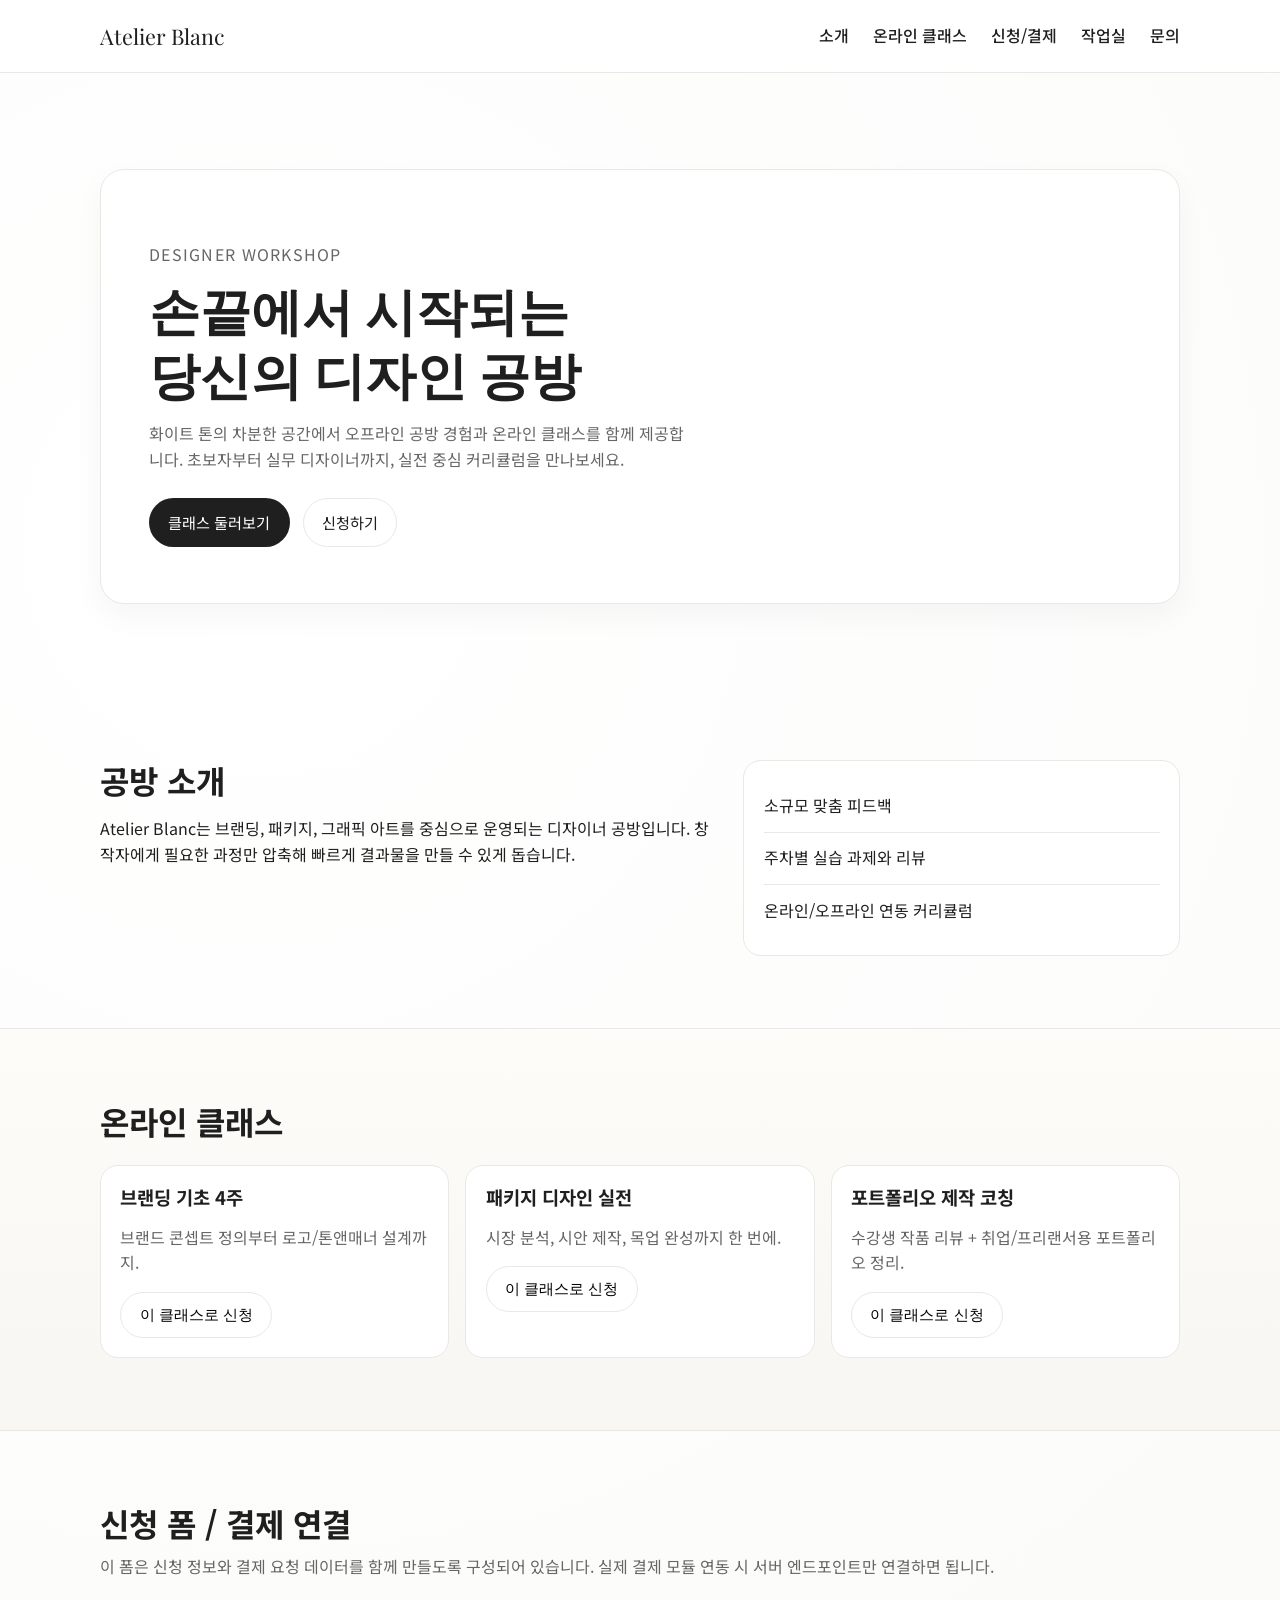
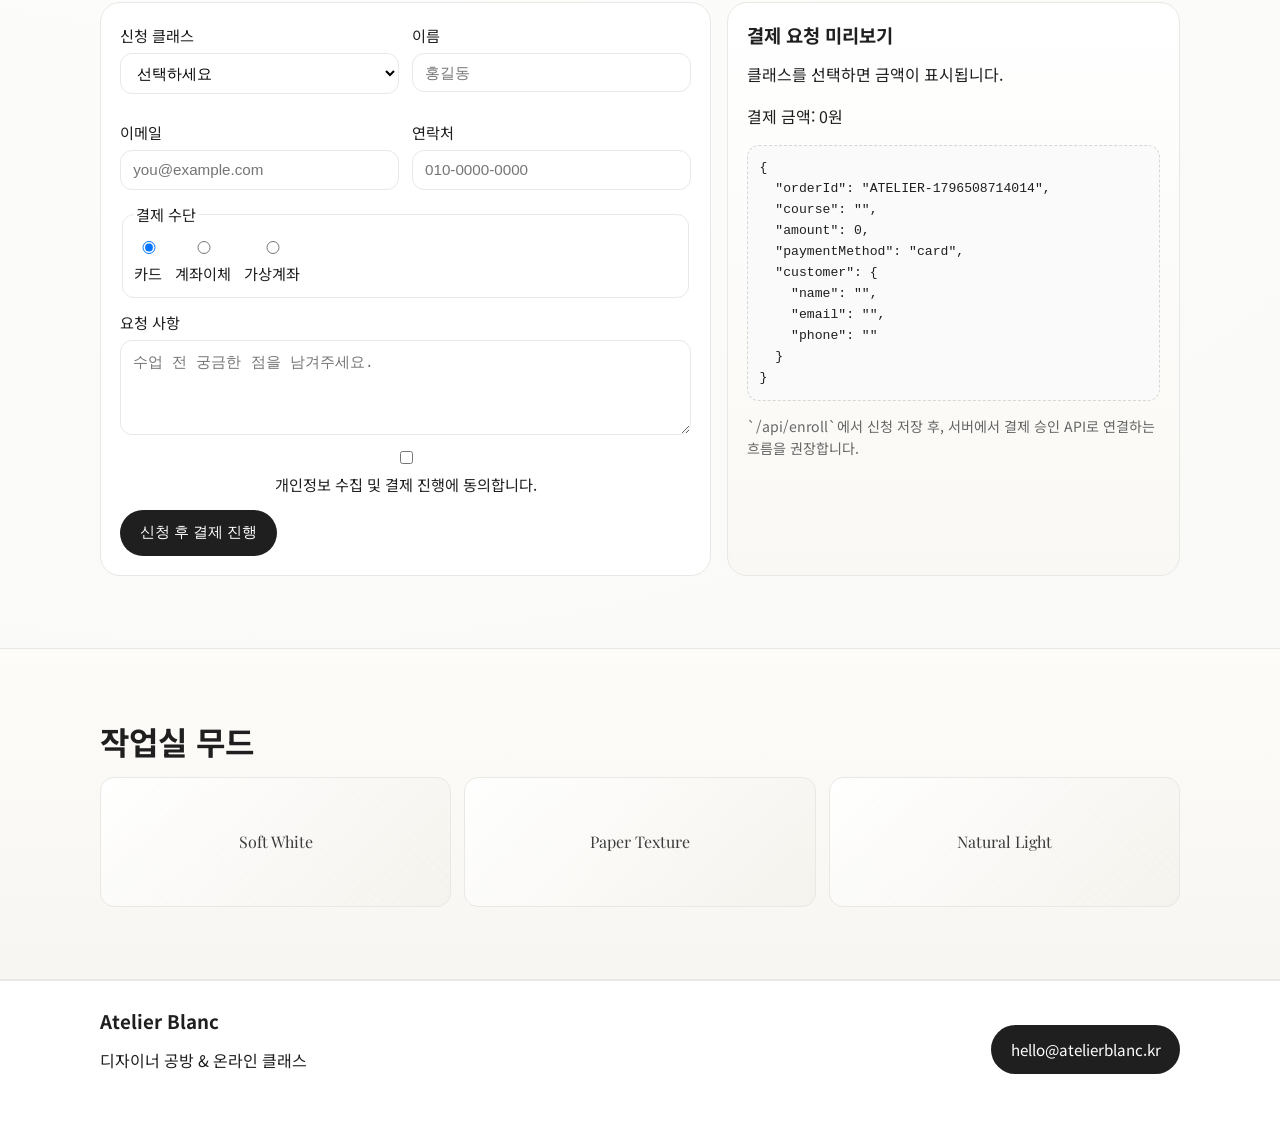
==== index.html @ 9951e923 "Initial commit" ====
﻿<!doctype html>
<html lang="ko">
<head>
  <meta charset="UTF-8">
  <meta name="viewport" content="width=device-width, initial-scale=1.0">
  <title>Atelier Blanc | Designer Workshop</title>
  <link rel="preconnect" href="https://fonts.googleapis.com">
  <link rel="preconnect" href="https://fonts.gstatic.com" crossorigin>
  <link href="https://fonts.googleapis.com/css2?family=Noto+Sans+KR:wght@400;500;700&family=Playfair+Display:wght@600;700&display=swap" rel="stylesheet">
  <link rel="stylesheet" href="style.css">
</head>
<body>
  <header class="site-header">
    <div class="container nav-wrap">
      <a href="#" class="logo">Atelier Blanc</a>
      <nav class="main-nav">
        <a href="#about">소개</a>
        <a href="#classes">온라인 클래스</a>
        <a href="#enroll">신청/결제</a>
        <a href="#gallery">작업실</a>
        <a href="#contact">문의</a>
      </nav>
      <button class="menu-toggle" aria-label="메뉴 열기">☰</button>
    </div>
  </header>

  <main>
    <section class="hero">
      <div class="container hero-content">
        <p class="eyebrow">Designer Workshop</p>
        <h1>손끝에서 시작되는<br>당신의 디자인 공방</h1>
        <p class="hero-text">
          화이트 톤의 차분한 공간에서 오프라인 공방 경험과 온라인 클래스를 함께 제공합니다.
          초보자부터 실무 디자이너까지, 실전 중심 커리큘럼을 만나보세요.
        </p>
        <div class="hero-actions">
          <a href="#classes" class="btn btn-primary">클래스 둘러보기</a>
          <a href="#enroll" class="btn btn-ghost">신청하기</a>
        </div>
      </div>
    </section>

    <section id="about" class="section">
      <div class="container split">
        <div>
          <h2>공방 소개</h2>
          <p>
            Atelier Blanc는 브랜딩, 패키지, 그래픽 아트를 중심으로 운영되는 디자이너 공방입니다.
            창작자에게 필요한 과정만 압축해 빠르게 결과물을 만들 수 있게 돕습니다.
          </p>
        </div>
        <ul class="feature-list">
          <li>소규모 맞춤 피드백</li>
          <li>주차별 실습 과제와 리뷰</li>
          <li>온라인/오프라인 연동 커리큘럼</li>
        </ul>
      </div>
    </section>

    <section id="classes" class="section alt">
      <div class="container">
        <h2>온라인 클래스</h2>
        <div class="cards">
          <article class="card">
            <h3>브랜딩 기초 4주</h3>
            <p>브랜드 콘셉트 정의부터 로고/톤앤매너 설계까지.</p>
            <button class="btn btn-small class-select" data-course="브랜딩 기초 4주">이 클래스로 신청</button>
          </article>
          <article class="card">
            <h3>패키지 디자인 실전</h3>
            <p>시장 분석, 시안 제작, 목업 완성까지 한 번에.</p>
            <button class="btn btn-small class-select" data-course="패키지 디자인 실전">이 클래스로 신청</button>
          </article>
          <article class="card">
            <h3>포트폴리오 제작 코칭</h3>
            <p>수강생 작품 리뷰 + 취업/프리랜서용 포트폴리오 정리.</p>
            <button class="btn btn-small class-select" data-course="포트폴리오 제작 코칭">이 클래스로 신청</button>
          </article>
        </div>
      </div>
    </section>

    <section id="enroll" class="section">
      <div class="container">
        <h2>신청 폼 / 결제 연결</h2>
        <p class="section-lead">이 폼은 신청 정보와 결제 요청 데이터를 함께 만들도록 구성되어 있습니다. 실제 결제 모듈 연동 시 서버 엔드포인트만 연결하면 됩니다.</p>

        <div class="enroll-layout">
          <form id="enroll-form" class="enroll-form" action="/api/enroll" method="post">
            <div class="field-grid">
              <label>
                신청 클래스
                <select name="course" id="course" required>
                  <option value="">선택하세요</option>
                  <option value="브랜딩 기초 4주">브랜딩 기초 4주 (220,000원)</option>
                  <option value="패키지 디자인 실전">패키지 디자인 실전 (270,000원)</option>
                  <option value="포트폴리오 제작 코칭">포트폴리오 제작 코칭 (320,000원)</option>
                </select>
              </label>

              <label>
                이름
                <input type="text" name="name" required placeholder="홍길동">
              </label>

              <label>
                이메일
                <input type="email" name="email" required placeholder="you@example.com">
              </label>

              <label>
                연락처
                <input type="tel" name="phone" required placeholder="010-0000-0000">
              </label>
            </div>

            <fieldset>
              <legend>결제 수단</legend>
              <div class="payment-methods">
                <label><input type="radio" name="paymentMethod" value="card" checked> 카드</label>
                <label><input type="radio" name="paymentMethod" value="trans"> 계좌이체</label>
                <label><input type="radio" name="paymentMethod" value="vbank"> 가상계좌</label>
              </div>
            </fieldset>

            <label>
              요청 사항
              <textarea name="memo" rows="4" placeholder="수업 전 궁금한 점을 남겨주세요."></textarea>
            </label>

            <label class="checkbox">
              <input type="checkbox" name="agree" required>
              개인정보 수집 및 결제 진행에 동의합니다.
            </label>

            <input type="hidden" name="amount" id="amount" value="0">
            <input type="hidden" name="orderId" id="orderId" value="">
            <input type="hidden" name="paymentGateway" value="TOSS_PAYMENTS">

            <button type="submit" class="btn btn-primary">신청 후 결제 진행</button>
          </form>

          <aside class="checkout-preview">
            <h3>결제 요청 미리보기</h3>
            <p id="summary-course">클래스를 선택하면 금액이 표시됩니다.</p>
            <p id="summary-amount">결제 금액: 0원</p>
            <code id="payload-preview">{}</code>
            <p class="help-text">`/api/enroll`에서 신청 저장 후, 서버에서 결제 승인 API로 연결하는 흐름을 권장합니다.</p>
          </aside>
        </div>
      </div>
    </section>

    <section id="gallery" class="section alt">
      <div class="container">
        <h2>작업실 무드</h2>
        <div class="mood-grid">
          <div>Soft White</div>
          <div>Paper Texture</div>
          <div>Natural Light</div>
        </div>
      </div>
    </section>
  </main>

  <footer id="contact" class="site-footer">
    <div class="container footer-wrap">
      <div>
        <h3>Atelier Blanc</h3>
        <p>디자이너 공방 & 온라인 클래스</p>
      </div>
      <a href="mailto:hello@atelierblanc.kr" class="btn btn-primary">hello@atelierblanc.kr</a>
    </div>
  </footer>

  <script src="script.js"></script>
</body>
</html>
---- style.css ----
﻿:root {
  --bg: #f8f8f6;
  --surface: #ffffff;
  --text: #1f1f1f;
  --muted: #666666;
  --line: #e9e8e4;
  --accent: #d7cdbf;
}

* {
  box-sizing: border-box;
}

body {
  margin: 0;
  font-family: "Noto Sans KR", sans-serif;
  color: var(--text);
  background: radial-gradient(circle at 20% 20%, #ffffff, var(--bg));
  line-height: 1.6;
}

.container {
  width: min(1080px, 92%);
  margin: 0 auto;
}

.site-header {
  position: sticky;
  top: 0;
  z-index: 10;
  background: rgba(255, 255, 255, 0.9);
  backdrop-filter: blur(8px);
  border-bottom: 1px solid var(--line);
}

.nav-wrap {
  display: flex;
  align-items: center;
  justify-content: space-between;
  min-height: 72px;
}

.logo {
  color: var(--text);
  text-decoration: none;
  font-family: "Playfair Display", serif;
  font-size: 1.35rem;
}

.main-nav {
  display: flex;
  gap: 1.5rem;
}

.main-nav a {
  color: var(--text);
  text-decoration: none;
  font-weight: 500;
}

.menu-toggle {
  display: none;
  border: 1px solid var(--line);
  background: var(--surface);
  border-radius: 10px;
  padding: 0.4rem 0.6rem;
  font-size: 1.1rem;
}

.hero {
  padding: 96px 0 84px;
}

.hero-content {
  background: var(--surface);
  border: 1px solid var(--line);
  border-radius: 24px;
  padding: 56px 48px;
  box-shadow: 0 12px 30px rgba(34, 34, 34, 0.04);
}

.eyebrow {
  color: var(--muted);
  letter-spacing: 0.08em;
  text-transform: uppercase;
  margin-bottom: 0.6rem;
}

h1,
h2,
h3 {
  margin: 0 0 1rem;
  line-height: 1.25;
}

h1 {
  font-family: "Playfair Display", serif;
  font-size: clamp(2rem, 5vw, 3.2rem);
}

h2 {
  font-size: clamp(1.4rem, 3vw, 2rem);
}

.hero-text {
  color: var(--muted);
  max-width: 60ch;
}

.section-lead {
  color: var(--muted);
  margin-top: -0.3rem;
}

.hero-actions {
  display: flex;
  gap: 0.8rem;
  margin-top: 1.6rem;
}

.btn {
  display: inline-block;
  text-decoration: none;
  border-radius: 999px;
  border: 1px solid transparent;
  padding: 0.72rem 1.15rem;
  font-size: 0.95rem;
  cursor: pointer;
}

.btn-primary {
  background: var(--text);
  color: #fff;
}

.btn-ghost {
  border-color: var(--line);
  color: var(--text);
  background: #fff;
}

.btn-small {
  background: #fff;
  border-color: var(--line);
}

.section {
  padding: 72px 0;
}

.section.alt {
  background: linear-gradient(180deg, #fdfcf9, #f7f6f2);
  border-top: 1px solid var(--line);
  border-bottom: 1px solid var(--line);
}

.split {
  display: grid;
  grid-template-columns: 1.4fr 1fr;
  gap: 2rem;
}

.feature-list {
  margin: 0;
  padding: 1.2rem;
  list-style: none;
  border: 1px solid var(--line);
  border-radius: 18px;
  background: #fff;
}

.feature-list li {
  padding: 0.8rem 0;
  border-bottom: 1px solid var(--line);
}

.feature-list li:last-child {
  border-bottom: 0;
}

.cards {
  margin-top: 1.5rem;
  display: grid;
  grid-template-columns: repeat(3, minmax(0, 1fr));
  gap: 1rem;
}

.card {
  background: #fff;
  border: 1px solid var(--line);
  border-radius: 18px;
  padding: 1.2rem;
}

.card p {
  color: var(--muted);
}

.enroll-layout {
  margin-top: 1.4rem;
  display: grid;
  grid-template-columns: 1.35fr 1fr;
  gap: 1rem;
}

.enroll-form,
.checkout-preview {
  border: 1px solid var(--line);
  border-radius: 20px;
  background: #fff;
  padding: 1.2rem;
}

.field-grid {
  display: grid;
  grid-template-columns: repeat(2, minmax(0, 1fr));
  gap: 0.8rem;
}

.enroll-form label,
.enroll-form fieldset {
  display: flex;
  flex-direction: column;
  gap: 0.35rem;
  margin-bottom: 0.8rem;
  font-size: 0.95rem;
}

.enroll-form input,
.enroll-form select,
.enroll-form textarea {
  width: 100%;
  border: 1px solid var(--line);
  border-radius: 12px;
  padding: 0.65rem 0.75rem;
  font-size: 0.95rem;
  background: #fff;
}

.enroll-form fieldset {
  border: 1px solid var(--line);
  border-radius: 12px;
  padding: 0.7rem;
}

.payment-methods {
  display: flex;
  gap: 0.8rem;
  flex-wrap: wrap;
}

.payment-methods label,
.checkbox {
  margin: 0;
  display: inline-flex;
  align-items: center;
  gap: 0.45rem;
}

.checkout-preview {
  background: linear-gradient(180deg, #ffffff 0%, #f9f8f4 100%);
}

.checkout-preview code {
  margin-top: 0.6rem;
  display: block;
  background: #fafafa;
  border: 1px dashed #d7d7d7;
  border-radius: 12px;
  padding: 0.7rem;
  white-space: pre-wrap;
  word-break: break-word;
  font-size: 0.82rem;
}

.help-text {
  color: var(--muted);
  font-size: 0.88rem;
}

.mood-grid {
  margin-top: 1rem;
  display: grid;
  grid-template-columns: repeat(3, minmax(0, 1fr));
  gap: 0.8rem;
}

.mood-grid div {
  border: 1px solid var(--line);
  border-radius: 14px;
  min-height: 130px;
  display: grid;
  place-items: center;
  font-family: "Playfair Display", serif;
  color: #3b3b3b;
  background:
    linear-gradient(135deg, rgba(255, 255, 255, 0.95), rgba(244, 242, 236, 0.8)),
    repeating-linear-gradient(45deg, transparent, transparent 6px, rgba(215, 205, 191, 0.18) 6px, rgba(215, 205, 191, 0.18) 7px);
}

.site-footer {
  border-top: 1px solid var(--line);
  background: #fff;
  padding: 28px 0 34px;
}

.footer-wrap {
  display: flex;
  justify-content: space-between;
  align-items: center;
  gap: 1rem;
}

@media (max-width: 900px) {
  .cards,
  .mood-grid,
  .field-grid,
  .enroll-layout {
    grid-template-columns: 1fr;
  }

  .split {
    grid-template-columns: 1fr;
  }
}

@media (max-width: 720px) {
  .menu-toggle {
    display: block;
  }

  .main-nav {
    position: absolute;
    top: 72px;
    left: 0;
    right: 0;
    background: #fff;
    border-bottom: 1px solid var(--line);
    padding: 0.8rem 4%;
    display: none;
    flex-direction: column;
    gap: 0.7rem;
  }

  .main-nav.open {
    display: flex;
  }

  .hero {
    padding-top: 56px;
  }

  .hero-content {
    padding: 36px 24px;
  }

  .hero-actions,
  .footer-wrap {
    flex-direction: column;
    align-items: flex-start;
  }
}
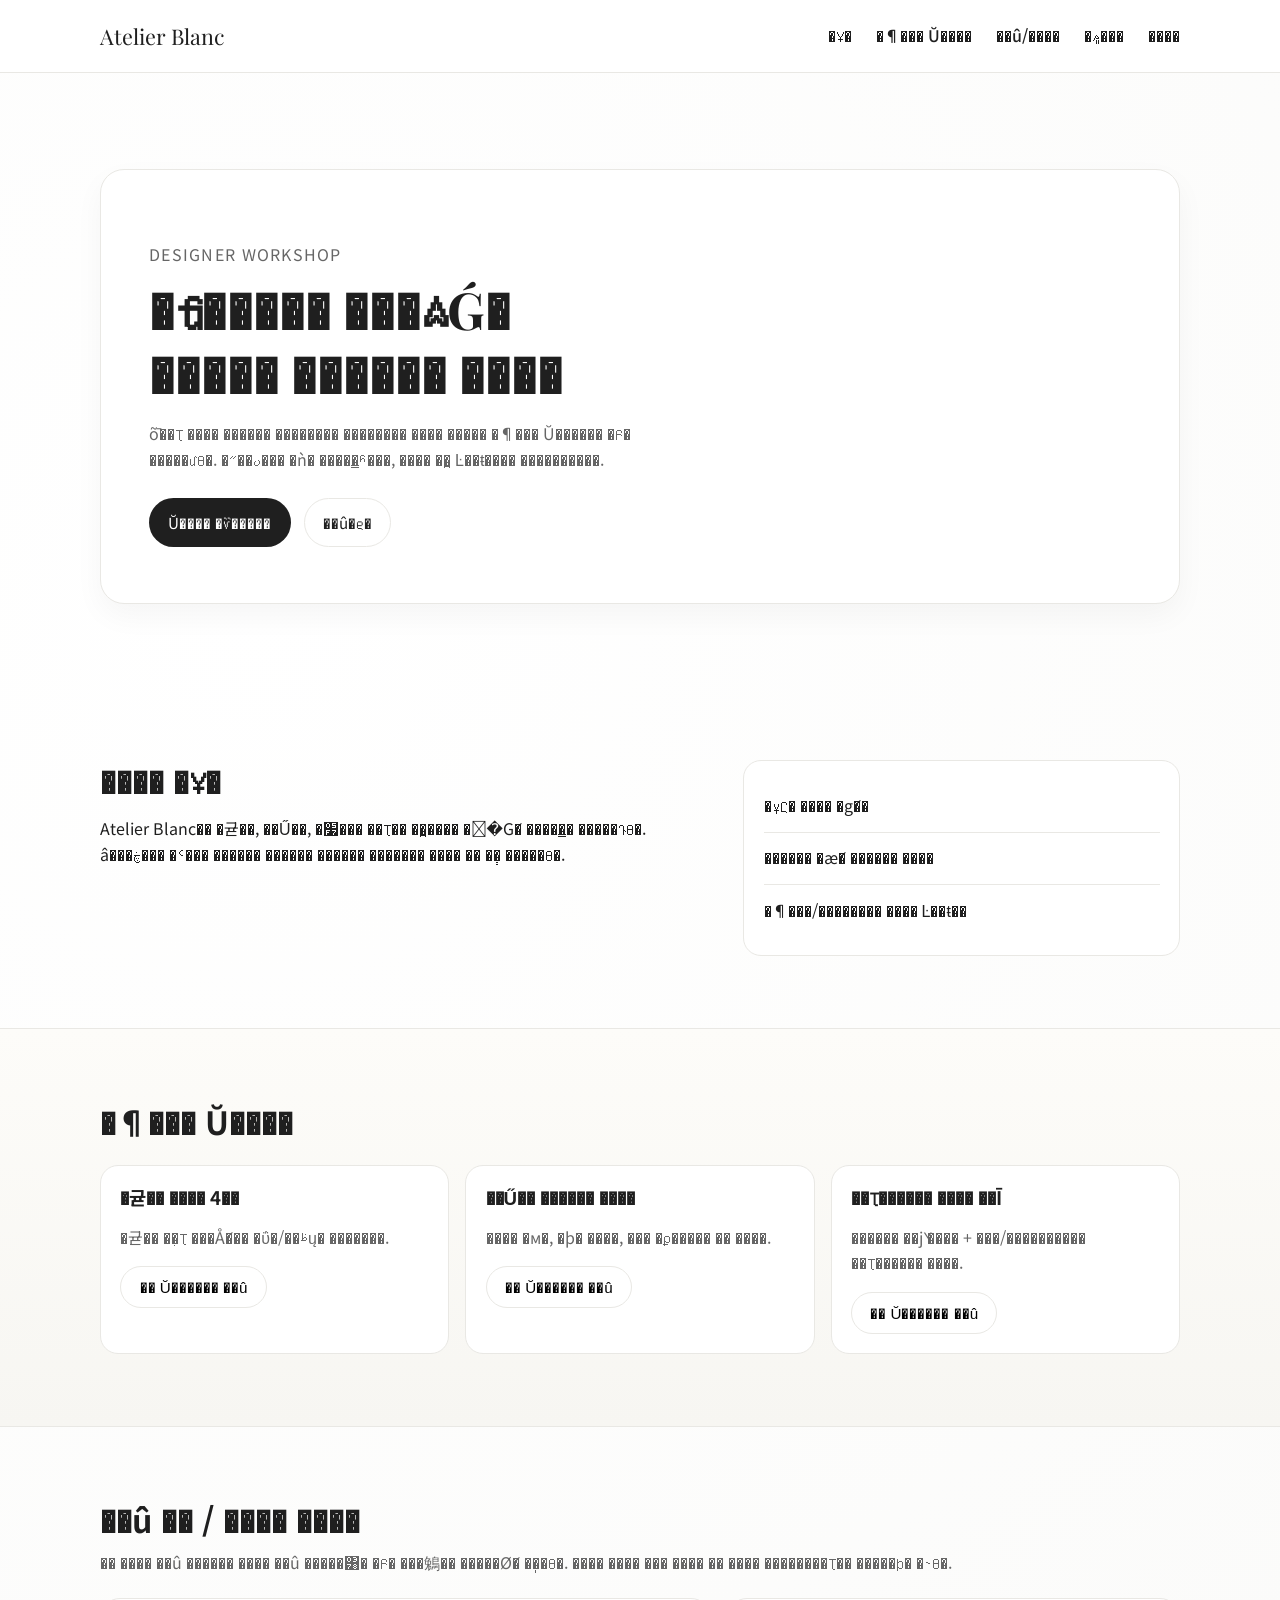
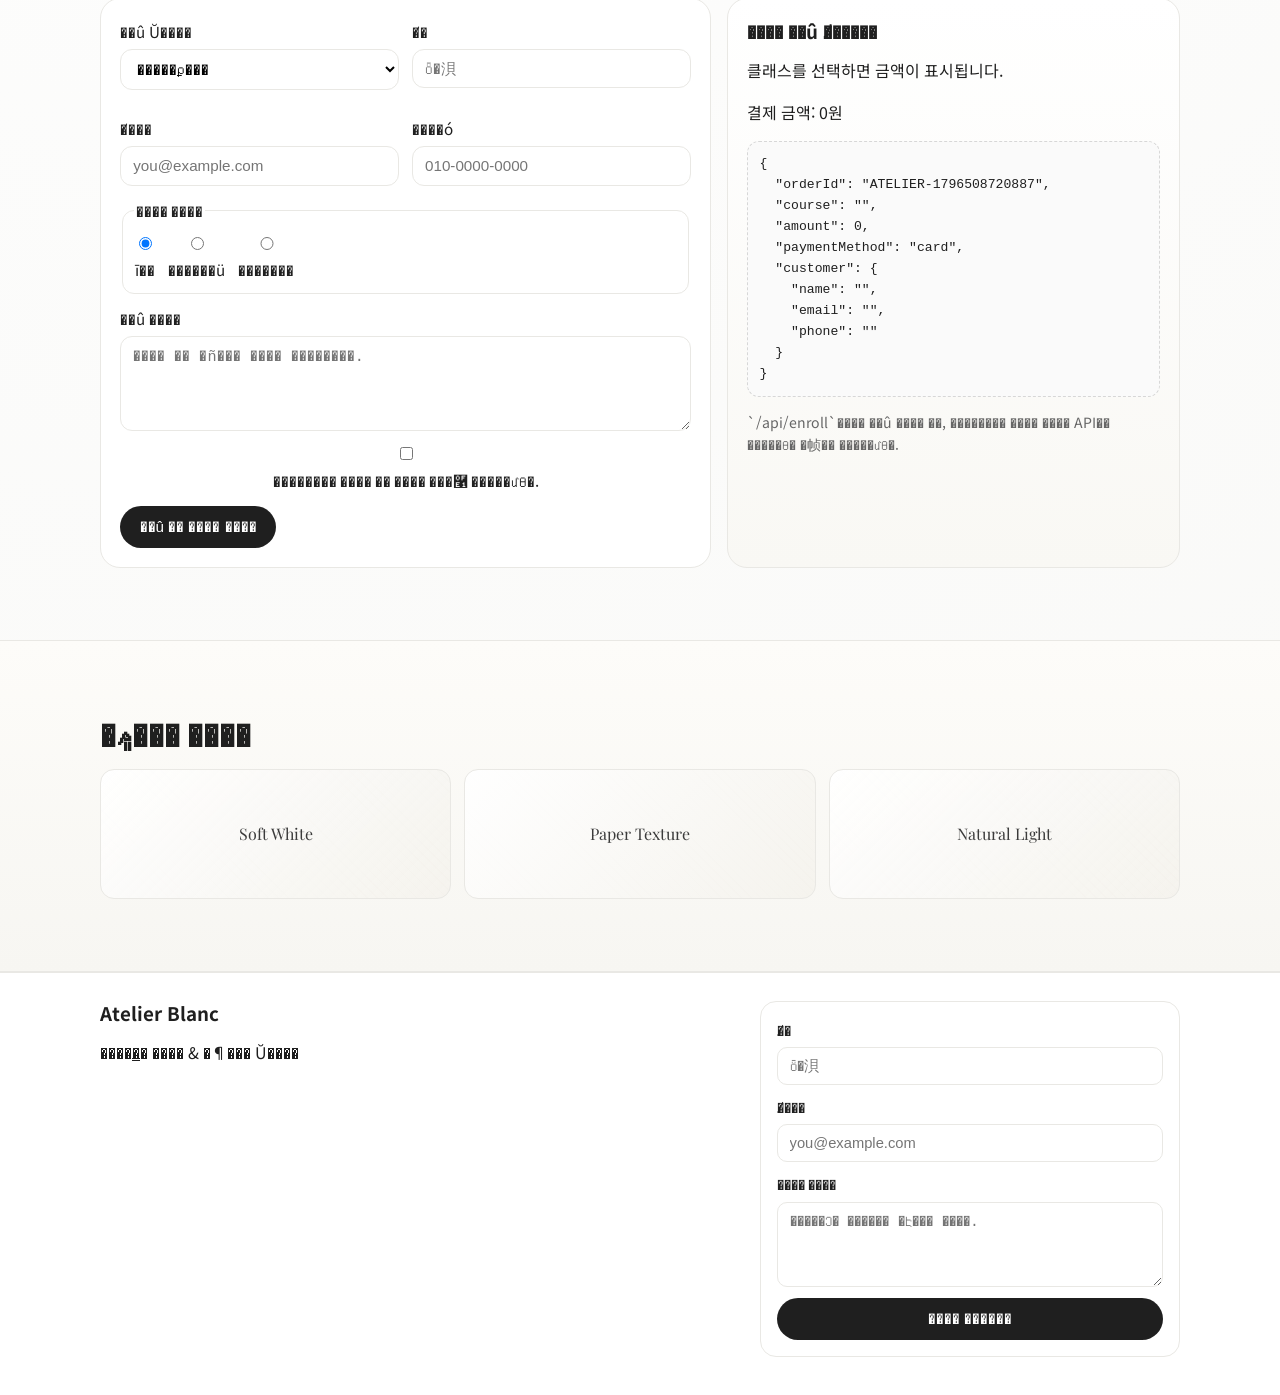
==== commit 38473425: "Add Formspree contact form" ====
--- a/index.html
+++ b/index.html
@@ -1,4 +1,4 @@
-﻿<!doctype html>
+<!doctype html>
 <html lang="ko">
 <head>
   <meta charset="UTF-8">
@@ -14,13 +14,13 @@
     <div class="container nav-wrap">
       <a href="#" class="logo">Atelier Blanc</a>
       <nav class="main-nav">
-        <a href="#about">소개</a>
-        <a href="#classes">온라인 클래스</a>
-        <a href="#enroll">신청/결제</a>
-        <a href="#gallery">작업실</a>
-        <a href="#contact">문의</a>
+        <a href="#about">�Ұ�</a>
+        <a href="#classes">�¶��� Ŭ����</a>
+        <a href="#enroll">��û/����</a>
+        <a href="#gallery">�۾���</a>
+        <a href="#contact">����</a>
       </nav>
-      <button class="menu-toggle" aria-label="메뉴 열기">☰</button>
+      <button class="menu-toggle" aria-label="�޴� ����">?</button>
     </div>
   </header>
 
@@ -28,14 +28,14 @@
     <section class="hero">
       <div class="container hero-content">
         <p class="eyebrow">Designer Workshop</p>
-        <h1>손끝에서 시작되는<br>당신의 디자인 공방</h1>
+        <h1>�ճ����� ���۵Ǵ�<br>����� ������ ����</h1>
         <p class="hero-text">
-          화이트 톤의 차분한 공간에서 오프라인 공방 경험과 온라인 클래스를 함께 제공합니다.
-          초보자부터 실무 디자이너까지, 실전 중심 커리큘럼을 만나보세요.
+          ȭ��Ʈ ���� ������ �������� �������� ���� ����� �¶��� Ŭ������ �Բ� �����մϴ�.
+          �ʺ��ں��� �ǹ� �����̳ʱ���, ���� �߽� Ŀ��ŧ���� ����������.
         </p>
         <div class="hero-actions">
-          <a href="#classes" class="btn btn-primary">클래스 둘러보기</a>
-          <a href="#enroll" class="btn btn-ghost">신청하기</a>
+          <a href="#classes" class="btn btn-primary">Ŭ���� �ѷ�����</a>
+          <a href="#enroll" class="btn btn-ghost">��û�ϱ�</a>
         </div>
       </div>
     </section>
@@ -43,38 +43,38 @@
     <section id="about" class="section">
       <div class="container split">
         <div>
-          <h2>공방 소개</h2>
+          <h2>���� �Ұ�</h2>
           <p>
-            Atelier Blanc는 브랜딩, 패키지, 그래픽 아트를 중심으로 운영되는 디자이너 공방입니다.
-            창작자에게 필요한 과정만 압축해 빠르게 결과물을 만들 수 있게 돕습니다.
+            Atelier Blanc�� �귣��, ��Ű��, �׷��� ��Ʈ�� �߽����� ��Ǵ� �����̳� �����Դϴ�.
+            â���ڿ��� �ʿ��� ������ ������ ������ ������� ���� �� �ְ� �����ϴ�.
           </p>
         </div>
         <ul class="feature-list">
-          <li>소규모 맞춤 피드백</li>
-          <li>주차별 실습 과제와 리뷰</li>
-          <li>온라인/오프라인 연동 커리큘럼</li>
+          <li>�ұԸ� ���� �ǵ��</li>
+          <li>������ �ǽ� ������ ����</li>
+          <li>�¶���/�������� ���� Ŀ��ŧ��</li>
         </ul>
       </div>
     </section>
 
     <section id="classes" class="section alt">
       <div class="container">
-        <h2>온라인 클래스</h2>
+        <h2>�¶��� Ŭ����</h2>
         <div class="cards">
           <article class="card">
-            <h3>브랜딩 기초 4주</h3>
-            <p>브랜드 콘셉트 정의부터 로고/톤앤매너 설계까지.</p>
-            <button class="btn btn-small class-select" data-course="브랜딩 기초 4주">이 클래스로 신청</button>
+            <h3>�귣�� ���� 4��</h3>
+            <p>�귣�� �ܼ�Ʈ ���Ǻ��� �ΰ�/��ظų� �������.</p>
+            <button class="btn btn-small class-select" data-course="�귣�� ���� 4��">�� Ŭ������ ��û</button>
           </article>
           <article class="card">
-            <h3>패키지 디자인 실전</h3>
-            <p>시장 분석, 시안 제작, 목업 완성까지 한 번에.</p>
-            <button class="btn btn-small class-select" data-course="패키지 디자인 실전">이 클래스로 신청</button>
+            <h3>��Ű�� ������ ����</h3>
+            <p>���� �м�, �þ� ����, ��� �ϼ����� �� ����.</p>
+            <button class="btn btn-small class-select" data-course="��Ű�� ������ ����">�� Ŭ������ ��û</button>
           </article>
           <article class="card">
-            <h3>포트폴리오 제작 코칭</h3>
-            <p>수강생 작품 리뷰 + 취업/프리랜서용 포트폴리오 정리.</p>
-            <button class="btn btn-small class-select" data-course="포트폴리오 제작 코칭">이 클래스로 신청</button>
+            <h3>��Ʈ������ ���� ��Ī</h3>
+            <p>������ ��ǰ ���� + ���/���������� ��Ʈ������ ����.</p>
+            <button class="btn btn-small class-select" data-course="��Ʈ������ ���� ��Ī">�� Ŭ������ ��û</button>
           </article>
         </div>
       </div>
@@ -82,70 +82,70 @@
 
     <section id="enroll" class="section">
       <div class="container">
-        <h2>신청 폼 / 결제 연결</h2>
-        <p class="section-lead">이 폼은 신청 정보와 결제 요청 데이터를 함께 만들도록 구성되어 있습니다. 실제 결제 모듈 연동 시 서버 엔드포인트만 연결하면 됩니다.</p>
+        <h2>��û �� / ���� ����</h2>
+        <p class="section-lead">�� ���� ��û ������ ���� ��û �����͸� �Բ� ���鵵�� �����Ǿ� �ֽ��ϴ�. ���� ���� ��� ���� �� ���� ��������Ʈ�� �����ϸ� �˴ϴ�.</p>
 
         <div class="enroll-layout">
           <form id="enroll-form" class="enroll-form" action="/api/enroll" method="post">
             <div class="field-grid">
               <label>
-                신청 클래스
+                ��û Ŭ����
                 <select name="course" id="course" required>
-                  <option value="">선택하세요</option>
-                  <option value="브랜딩 기초 4주">브랜딩 기초 4주 (220,000원)</option>
-                  <option value="패키지 디자인 실전">패키지 디자인 실전 (270,000원)</option>
-                  <option value="포트폴리오 제작 코칭">포트폴리오 제작 코칭 (320,000원)</option>
+                  <option value="">�����ϼ���</option>
+                  <option value="�귣�� ���� 4��">�귣�� ���� 4�� (220,000��)</option>
+                  <option value="��Ű�� ������ ����">��Ű�� ������ ���� (270,000��)</option>
+                  <option value="��Ʈ������ ���� ��Ī">��Ʈ������ ���� ��Ī (320,000��)</option>
                 </select>
               </label>
 
               <label>
-                이름
-                <input type="text" name="name" required placeholder="홍길동">
+                �̸�
+                <input type="text" name="name" required placeholder="ȫ�浿">
               </label>
 
               <label>
-                이메일
+                �̸���
                 <input type="email" name="email" required placeholder="you@example.com">
               </label>
 
               <label>
-                연락처
+                ����ó
                 <input type="tel" name="phone" required placeholder="010-0000-0000">
               </label>
             </div>
 
             <fieldset>
-              <legend>결제 수단</legend>
+              <legend>���� ����</legend>
               <div class="payment-methods">
-                <label><input type="radio" name="paymentMethod" value="card" checked> 카드</label>
-                <label><input type="radio" name="paymentMethod" value="trans"> 계좌이체</label>
-                <label><input type="radio" name="paymentMethod" value="vbank"> 가상계좌</label>
+                <label><input type="radio" name="paymentMethod" value="card" checked> ī��</label>
+                <label><input type="radio" name="paymentMethod" value="trans"> ������ü</label>
+                <label><input type="radio" name="paymentMethod" value="vbank"> �������</label>
               </div>
             </fieldset>
 
             <label>
-              요청 사항
-              <textarea name="memo" rows="4" placeholder="수업 전 궁금한 점을 남겨주세요."></textarea>
+              ��û ����
+              <textarea name="memo" rows="4" placeholder="���� �� �ñ��� ���� �����ּ���."></textarea>
             </label>
 
             <label class="checkbox">
               <input type="checkbox" name="agree" required>
-              개인정보 수집 및 결제 진행에 동의합니다.
+              �������� ���� �� ���� ���࿡ �����մϴ�.
             </label>
 
             <input type="hidden" name="amount" id="amount" value="0">
             <input type="hidden" name="orderId" id="orderId" value="">
             <input type="hidden" name="paymentGateway" value="TOSS_PAYMENTS">
 
-            <button type="submit" class="btn btn-primary">신청 후 결제 진행</button>
+            <button type="submit" class="btn btn-primary">��û �� ���� ����</button>
           </form>
 
           <aside class="checkout-preview">
-            <h3>결제 요청 미리보기</h3>
-            <p id="summary-course">클래스를 선택하면 금액이 표시됩니다.</p>
-            <p id="summary-amount">결제 금액: 0원</p>
+            <h3>���� ��û �̸�����</h3>
+            <p id="summary-course">Ŭ������ �����ϸ� �ݾ��� ǥ�õ˴ϴ�.</p>
+            <p id="summary-amount">���� �ݾ�: 0��</p>
             <code id="payload-preview">{}</code>
-            <p class="help-text">`/api/enroll`에서 신청 저장 후, 서버에서 결제 승인 API로 연결하는 흐름을 권장합니다.</p>
+            <p class="help-text">`/api/enroll`���� ��û ���� ��, �������� ���� ���� API�� �����ϴ� �帧�� �����մϴ�.</p>
           </aside>
         </div>
       </div>
@@ -153,7 +153,7 @@
 
     <section id="gallery" class="section alt">
       <div class="container">
-        <h2>작업실 무드</h2>
+        <h2>�۾��� ����</h2>
         <div class="mood-grid">
           <div>Soft White</div>
           <div>Paper Texture</div>
@@ -167,9 +167,29 @@
     <div class="container footer-wrap">
       <div>
         <h3>Atelier Blanc</h3>
-        <p>디자이너 공방 & 온라인 클래스</p>
+        <p>�����̳� ���� & �¶��� Ŭ����</p>
       </div>
-      <a href="mailto:hello@atelierblanc.kr" class="btn btn-primary">hello@atelierblanc.kr</a>
+
+      <form
+        class="contact-form"
+        action="https://formspree.io/f/xqedqqyb"
+        method="POST"
+      >
+        <input type="hidden" name="_subject" value="Atelier Blanc ���� ����">
+        <label>
+          �̸�
+          <input type="text" name="name" required placeholder="ȫ�浿">
+        </label>
+        <label>
+          �̸���
+          <input type="email" name="email" required placeholder="you@example.com">
+        </label>
+        <label>
+          ���� ����
+          <textarea name="message" rows="4" required placeholder="�����Ͻ� ������ �Է��� �ּ���."></textarea>
+        </label>
+        <button type="submit" class="btn btn-primary">���� ������</button>
+      </form>
     </div>
   </footer>
 
--- a/style.css
+++ b/style.css
@@ -307,8 +307,36 @@
 .footer-wrap {
   display: flex;
   justify-content: space-between;
-  align-items: center;
+  align-items: flex-start;
   gap: 1rem;
+}
+
+.contact-form {
+  width: min(420px, 100%);
+  display: flex;
+  flex-direction: column;
+  gap: 0.65rem;
+  border: 1px solid var(--line);
+  border-radius: 16px;
+  padding: 1rem;
+  background: #fff;
+}
+
+.contact-form label {
+  display: flex;
+  flex-direction: column;
+  gap: 0.35rem;
+  font-size: 0.92rem;
+}
+
+.contact-form input,
+.contact-form textarea {
+  width: 100%;
+  border: 1px solid var(--line);
+  border-radius: 10px;
+  padding: 0.62rem 0.72rem;
+  font-size: 0.92rem;
+  background: #fff;
 }
 
 @media (max-width: 900px) {
@@ -359,4 +387,8 @@
     flex-direction: column;
     align-items: flex-start;
   }
-}
+
+  .contact-form {
+    width: 100%;
+  }
+}
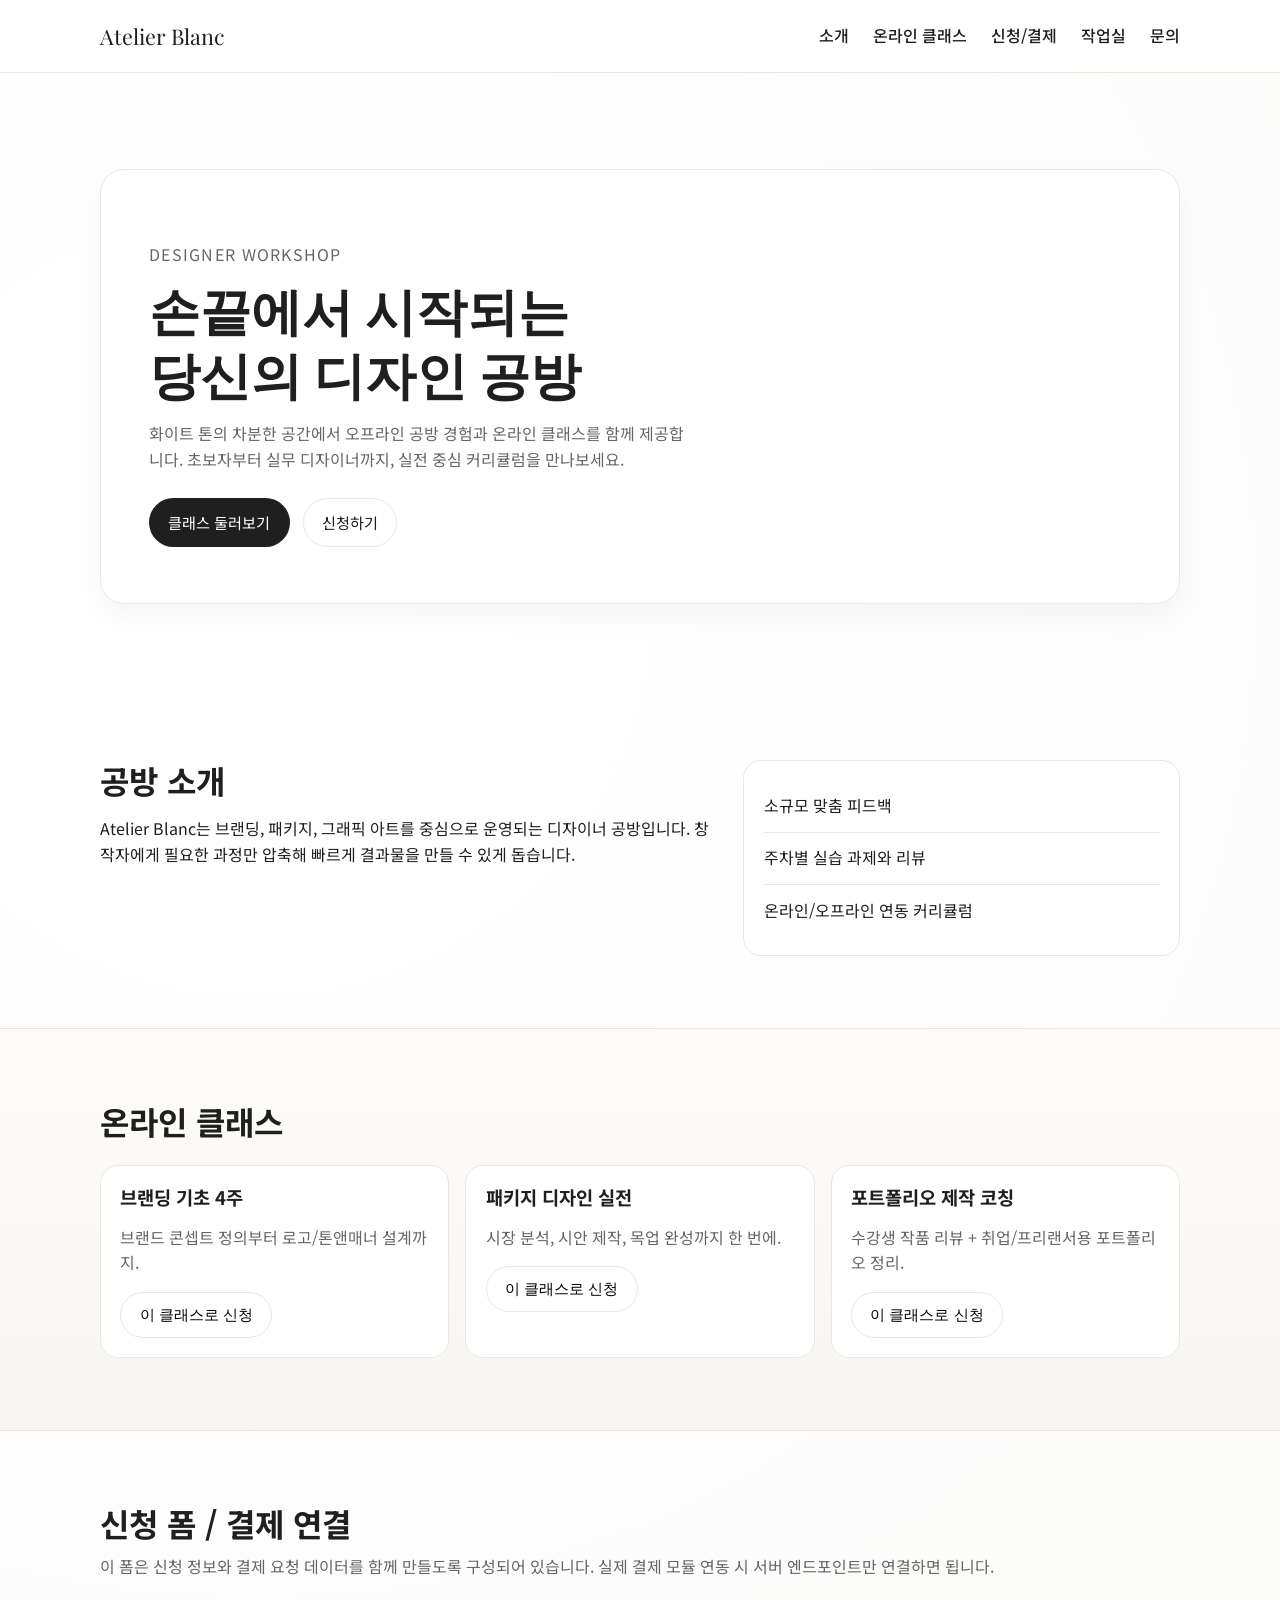
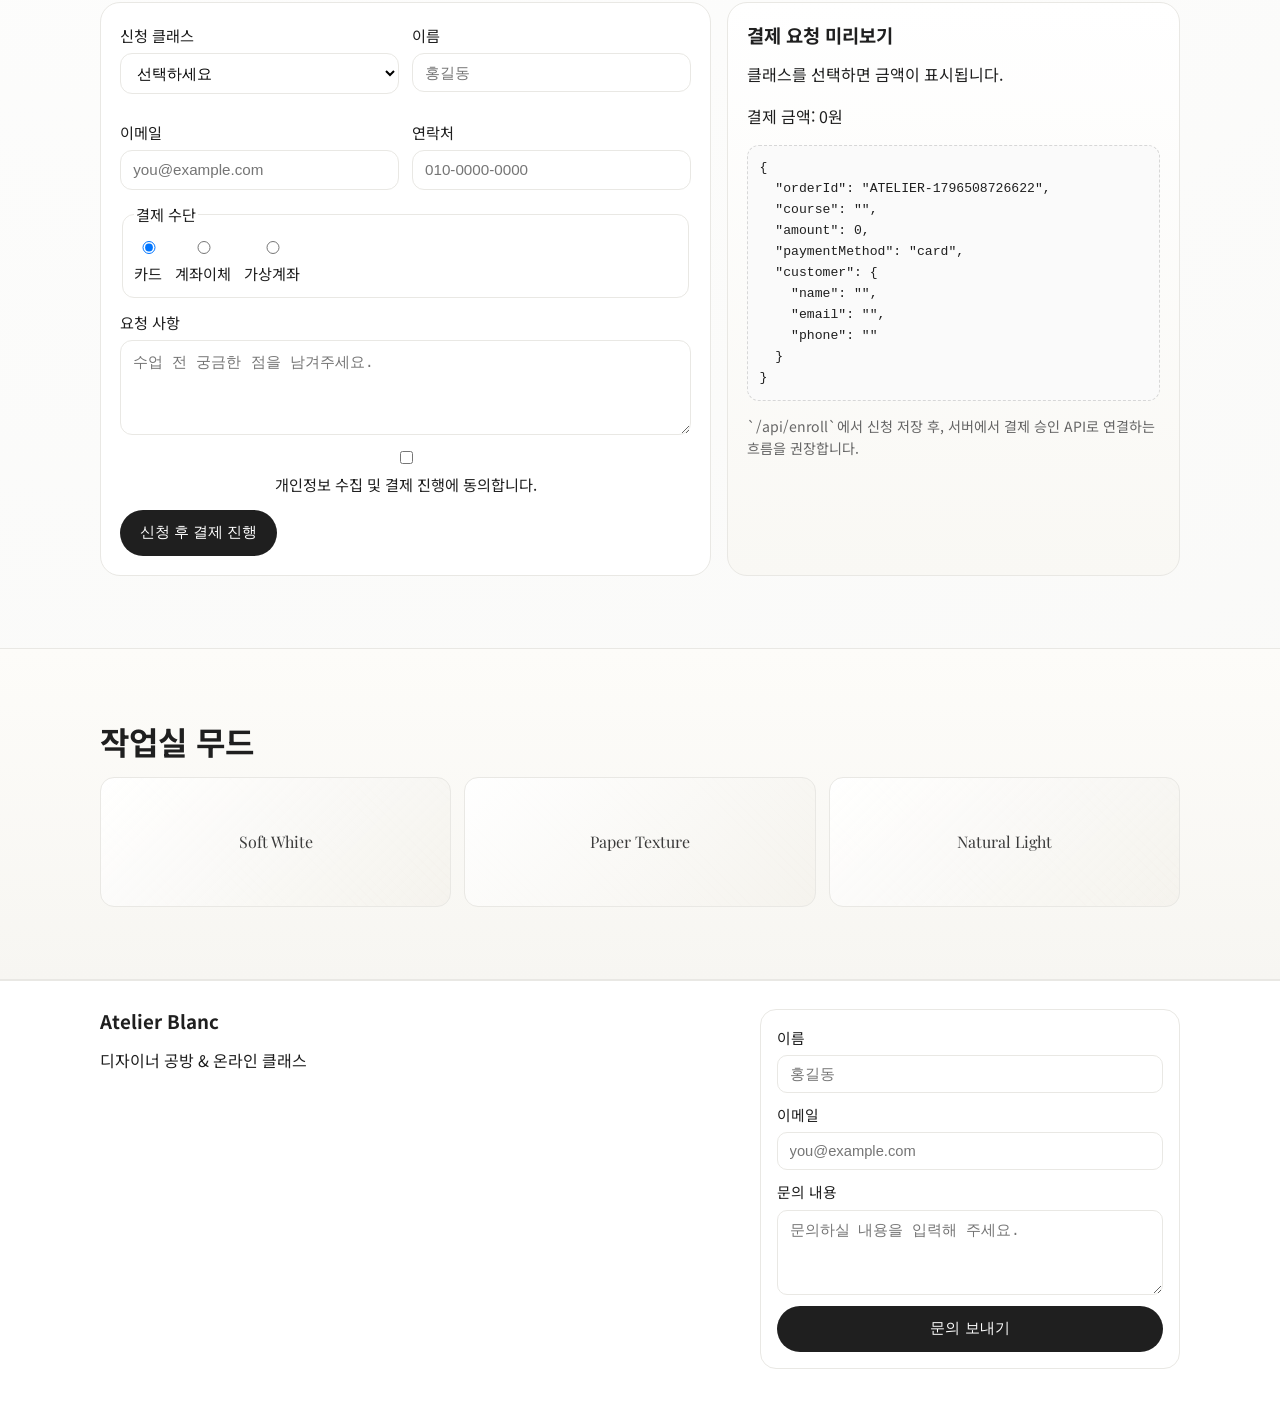
==== commit 3157f28e: "Fix mojibake text in index.html (UTF-8 restore)" ====
--- a/index.html
+++ b/index.html
@@ -1,4 +1,4 @@
-<!doctype html>
+﻿<!doctype html>
 <html lang="ko">
 <head>
   <meta charset="UTF-8">
@@ -14,13 +14,13 @@
     <div class="container nav-wrap">
       <a href="#" class="logo">Atelier Blanc</a>
       <nav class="main-nav">
-        <a href="#about">�Ұ�</a>
-        <a href="#classes">�¶��� Ŭ����</a>
-        <a href="#enroll">��û/����</a>
-        <a href="#gallery">�۾���</a>
-        <a href="#contact">����</a>
+        <a href="#about">소개</a>
+        <a href="#classes">온라인 클래스</a>
+        <a href="#enroll">신청/결제</a>
+        <a href="#gallery">작업실</a>
+        <a href="#contact">문의</a>
       </nav>
-      <button class="menu-toggle" aria-label="�޴� ����">?</button>
+      <button class="menu-toggle" aria-label="메뉴 열기">☰</button>
     </div>
   </header>
 
@@ -28,14 +28,14 @@
     <section class="hero">
       <div class="container hero-content">
         <p class="eyebrow">Designer Workshop</p>
-        <h1>�ճ����� ���۵Ǵ�<br>����� ������ ����</h1>
+        <h1>손끝에서 시작되는<br>당신의 디자인 공방</h1>
         <p class="hero-text">
-          ȭ��Ʈ ���� ������ �������� �������� ���� ����� �¶��� Ŭ������ �Բ� �����մϴ�.
-          �ʺ��ں��� �ǹ� �����̳ʱ���, ���� �߽� Ŀ��ŧ���� ����������.
+          화이트 톤의 차분한 공간에서 오프라인 공방 경험과 온라인 클래스를 함께 제공합니다.
+          초보자부터 실무 디자이너까지, 실전 중심 커리큘럼을 만나보세요.
         </p>
         <div class="hero-actions">
-          <a href="#classes" class="btn btn-primary">Ŭ���� �ѷ�����</a>
-          <a href="#enroll" class="btn btn-ghost">��û�ϱ�</a>
+          <a href="#classes" class="btn btn-primary">클래스 둘러보기</a>
+          <a href="#enroll" class="btn btn-ghost">신청하기</a>
         </div>
       </div>
     </section>
@@ -43,38 +43,38 @@
     <section id="about" class="section">
       <div class="container split">
         <div>
-          <h2>���� �Ұ�</h2>
+          <h2>공방 소개</h2>
           <p>
-            Atelier Blanc�� �귣��, ��Ű��, �׷��� ��Ʈ�� �߽����� ��Ǵ� �����̳� �����Դϴ�.
-            â���ڿ��� �ʿ��� ������ ������ ������ ������� ���� �� �ְ� �����ϴ�.
+            Atelier Blanc는 브랜딩, 패키지, 그래픽 아트를 중심으로 운영되는 디자이너 공방입니다.
+            창작자에게 필요한 과정만 압축해 빠르게 결과물을 만들 수 있게 돕습니다.
           </p>
         </div>
         <ul class="feature-list">
-          <li>�ұԸ� ���� �ǵ��</li>
-          <li>������ �ǽ� ������ ����</li>
-          <li>�¶���/�������� ���� Ŀ��ŧ��</li>
+          <li>소규모 맞춤 피드백</li>
+          <li>주차별 실습 과제와 리뷰</li>
+          <li>온라인/오프라인 연동 커리큘럼</li>
         </ul>
       </div>
     </section>
 
     <section id="classes" class="section alt">
       <div class="container">
-        <h2>�¶��� Ŭ����</h2>
+        <h2>온라인 클래스</h2>
         <div class="cards">
           <article class="card">
-            <h3>�귣�� ���� 4��</h3>
-            <p>�귣�� �ܼ�Ʈ ���Ǻ��� �ΰ�/��ظų� �������.</p>
-            <button class="btn btn-small class-select" data-course="�귣�� ���� 4��">�� Ŭ������ ��û</button>
+            <h3>브랜딩 기초 4주</h3>
+            <p>브랜드 콘셉트 정의부터 로고/톤앤매너 설계까지.</p>
+            <button class="btn btn-small class-select" data-course="브랜딩 기초 4주">이 클래스로 신청</button>
           </article>
           <article class="card">
-            <h3>��Ű�� ������ ����</h3>
-            <p>���� �м�, �þ� ����, ��� �ϼ����� �� ����.</p>
-            <button class="btn btn-small class-select" data-course="��Ű�� ������ ����">�� Ŭ������ ��û</button>
+            <h3>패키지 디자인 실전</h3>
+            <p>시장 분석, 시안 제작, 목업 완성까지 한 번에.</p>
+            <button class="btn btn-small class-select" data-course="패키지 디자인 실전">이 클래스로 신청</button>
           </article>
           <article class="card">
-            <h3>��Ʈ������ ���� ��Ī</h3>
-            <p>������ ��ǰ ���� + ���/���������� ��Ʈ������ ����.</p>
-            <button class="btn btn-small class-select" data-course="��Ʈ������ ���� ��Ī">�� Ŭ������ ��û</button>
+            <h3>포트폴리오 제작 코칭</h3>
+            <p>수강생 작품 리뷰 + 취업/프리랜서용 포트폴리오 정리.</p>
+            <button class="btn btn-small class-select" data-course="포트폴리오 제작 코칭">이 클래스로 신청</button>
           </article>
         </div>
       </div>
@@ -82,70 +82,70 @@
 
     <section id="enroll" class="section">
       <div class="container">
-        <h2>��û �� / ���� ����</h2>
-        <p class="section-lead">�� ���� ��û ������ ���� ��û �����͸� �Բ� ���鵵�� �����Ǿ� �ֽ��ϴ�. ���� ���� ��� ���� �� ���� ��������Ʈ�� �����ϸ� �˴ϴ�.</p>
+        <h2>신청 폼 / 결제 연결</h2>
+        <p class="section-lead">이 폼은 신청 정보와 결제 요청 데이터를 함께 만들도록 구성되어 있습니다. 실제 결제 모듈 연동 시 서버 엔드포인트만 연결하면 됩니다.</p>
 
         <div class="enroll-layout">
           <form id="enroll-form" class="enroll-form" action="/api/enroll" method="post">
             <div class="field-grid">
               <label>
-                ��û Ŭ����
+                신청 클래스
                 <select name="course" id="course" required>
-                  <option value="">�����ϼ���</option>
-                  <option value="�귣�� ���� 4��">�귣�� ���� 4�� (220,000��)</option>
-                  <option value="��Ű�� ������ ����">��Ű�� ������ ���� (270,000��)</option>
-                  <option value="��Ʈ������ ���� ��Ī">��Ʈ������ ���� ��Ī (320,000��)</option>
+                  <option value="">선택하세요</option>
+                  <option value="브랜딩 기초 4주">브랜딩 기초 4주 (220,000원)</option>
+                  <option value="패키지 디자인 실전">패키지 디자인 실전 (270,000원)</option>
+                  <option value="포트폴리오 제작 코칭">포트폴리오 제작 코칭 (320,000원)</option>
                 </select>
               </label>
 
               <label>
-                �̸�
-                <input type="text" name="name" required placeholder="ȫ�浿">
+                이름
+                <input type="text" name="name" required placeholder="홍길동">
               </label>
 
               <label>
-                �̸���
+                이메일
                 <input type="email" name="email" required placeholder="you@example.com">
               </label>
 
               <label>
-                ����ó
+                연락처
                 <input type="tel" name="phone" required placeholder="010-0000-0000">
               </label>
             </div>
 
             <fieldset>
-              <legend>���� ����</legend>
+              <legend>결제 수단</legend>
               <div class="payment-methods">
-                <label><input type="radio" name="paymentMethod" value="card" checked> ī��</label>
-                <label><input type="radio" name="paymentMethod" value="trans"> ������ü</label>
-                <label><input type="radio" name="paymentMethod" value="vbank"> �������</label>
+                <label><input type="radio" name="paymentMethod" value="card" checked> 카드</label>
+                <label><input type="radio" name="paymentMethod" value="trans"> 계좌이체</label>
+                <label><input type="radio" name="paymentMethod" value="vbank"> 가상계좌</label>
               </div>
             </fieldset>
 
             <label>
-              ��û ����
-              <textarea name="memo" rows="4" placeholder="���� �� �ñ��� ���� �����ּ���."></textarea>
+              요청 사항
+              <textarea name="memo" rows="4" placeholder="수업 전 궁금한 점을 남겨주세요."></textarea>
             </label>
 
             <label class="checkbox">
               <input type="checkbox" name="agree" required>
-              �������� ���� �� ���� ���࿡ �����մϴ�.
+              개인정보 수집 및 결제 진행에 동의합니다.
             </label>
 
             <input type="hidden" name="amount" id="amount" value="0">
             <input type="hidden" name="orderId" id="orderId" value="">
             <input type="hidden" name="paymentGateway" value="TOSS_PAYMENTS">
 
-            <button type="submit" class="btn btn-primary">��û �� ���� ����</button>
+            <button type="submit" class="btn btn-primary">신청 후 결제 진행</button>
           </form>
 
           <aside class="checkout-preview">
-            <h3>���� ��û �̸�����</h3>
-            <p id="summary-course">Ŭ������ �����ϸ� �ݾ��� ǥ�õ˴ϴ�.</p>
-            <p id="summary-amount">���� �ݾ�: 0��</p>
+            <h3>결제 요청 미리보기</h3>
+            <p id="summary-course">클래스를 선택하면 금액이 표시됩니다.</p>
+            <p id="summary-amount">결제 금액: 0원</p>
             <code id="payload-preview">{}</code>
-            <p class="help-text">`/api/enroll`���� ��û ���� ��, �������� ���� ���� API�� �����ϴ� �帧�� �����մϴ�.</p>
+            <p class="help-text">`/api/enroll`에서 신청 저장 후, 서버에서 결제 승인 API로 연결하는 흐름을 권장합니다.</p>
           </aside>
         </div>
       </div>
@@ -153,7 +153,7 @@
 
     <section id="gallery" class="section alt">
       <div class="container">
-        <h2>�۾��� ����</h2>
+        <h2>작업실 무드</h2>
         <div class="mood-grid">
           <div>Soft White</div>
           <div>Paper Texture</div>
@@ -167,7 +167,7 @@
     <div class="container footer-wrap">
       <div>
         <h3>Atelier Blanc</h3>
-        <p>�����̳� ���� & �¶��� Ŭ����</p>
+        <p>디자이너 공방 & 온라인 클래스</p>
       </div>
 
       <form
@@ -175,20 +175,20 @@
         action="https://formspree.io/f/xqedqqyb"
         method="POST"
       >
-        <input type="hidden" name="_subject" value="Atelier Blanc ���� ����">
+        <input type="hidden" name="_subject" value="Atelier Blanc 문의 접수">
         <label>
-          �̸�
-          <input type="text" name="name" required placeholder="ȫ�浿">
+          이름
+          <input type="text" name="name" required placeholder="홍길동">
         </label>
         <label>
-          �̸���
+          이메일
           <input type="email" name="email" required placeholder="you@example.com">
         </label>
         <label>
-          ���� ����
-          <textarea name="message" rows="4" required placeholder="�����Ͻ� ������ �Է��� �ּ���."></textarea>
+          문의 내용
+          <textarea name="message" rows="4" required placeholder="문의하실 내용을 입력해 주세요."></textarea>
         </label>
-        <button type="submit" class="btn btn-primary">���� ������</button>
+        <button type="submit" class="btn btn-primary">문의 보내기</button>
       </form>
     </div>
   </footer>
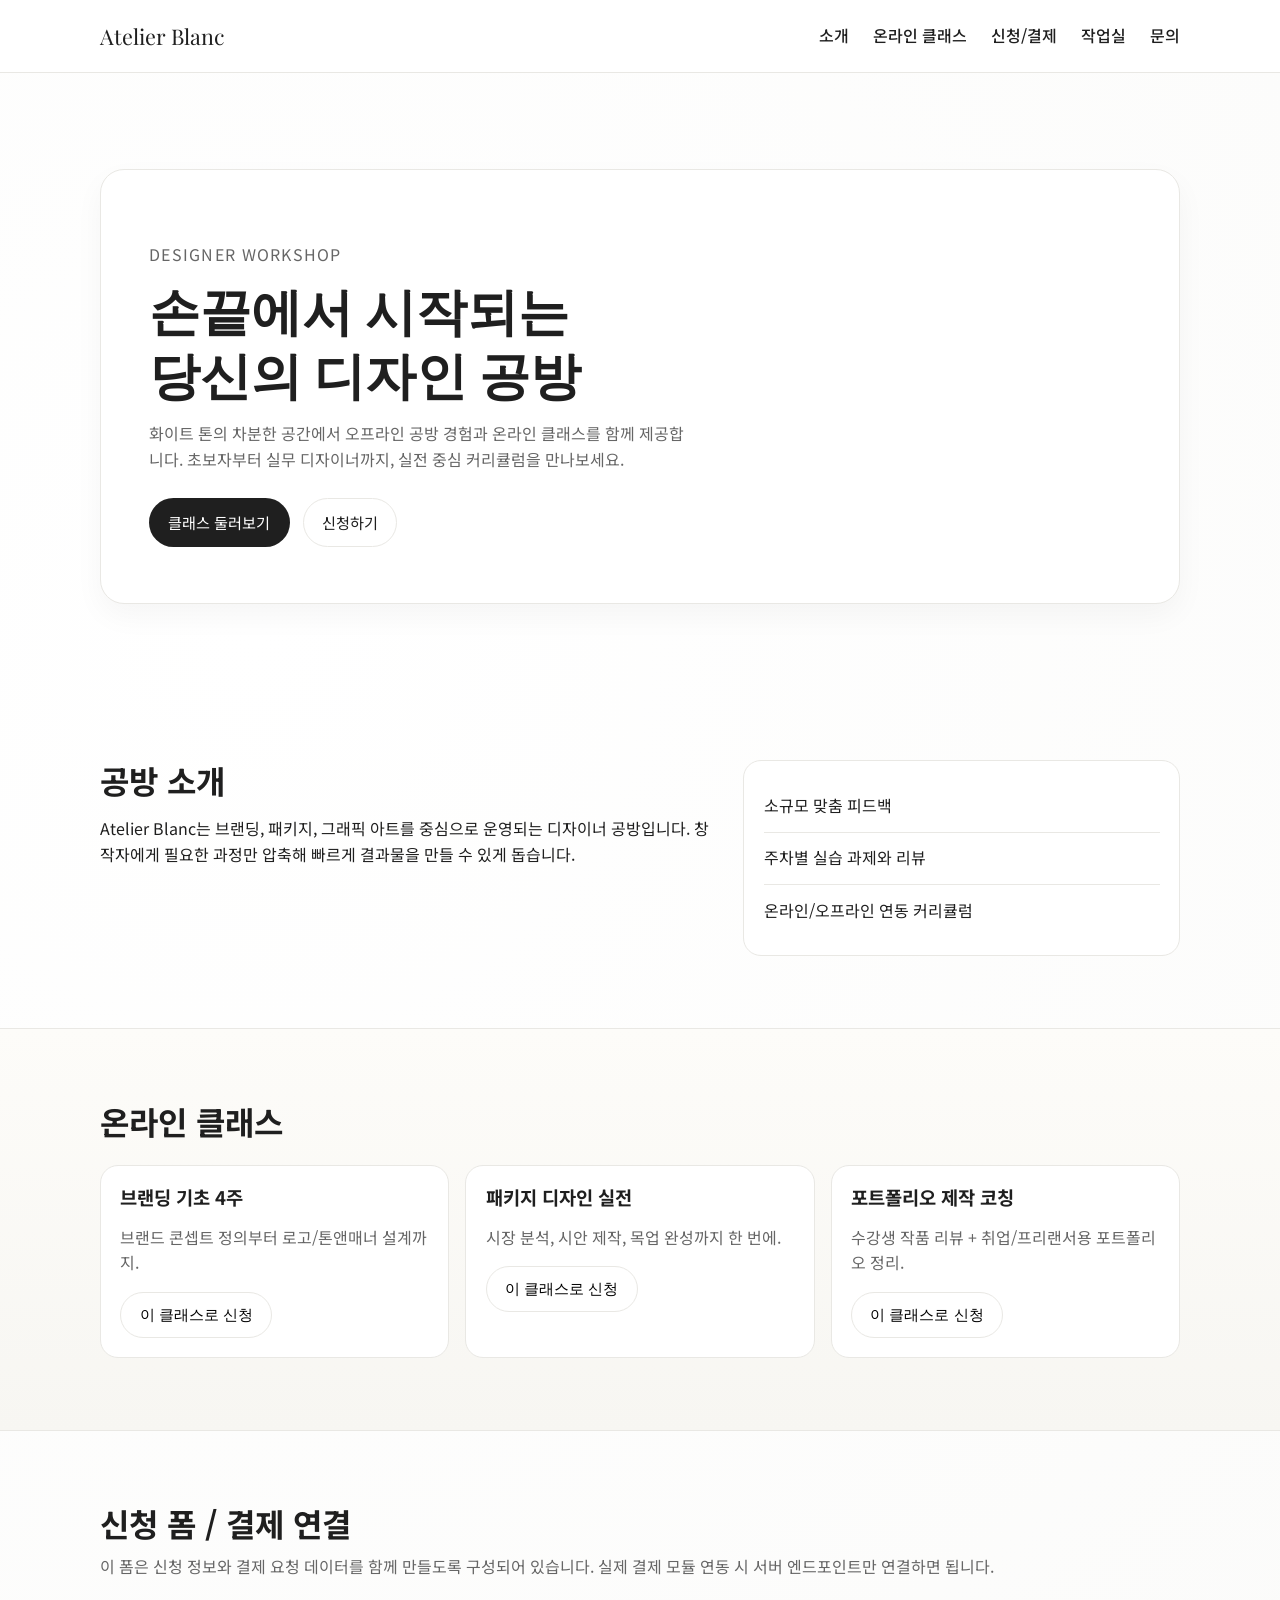
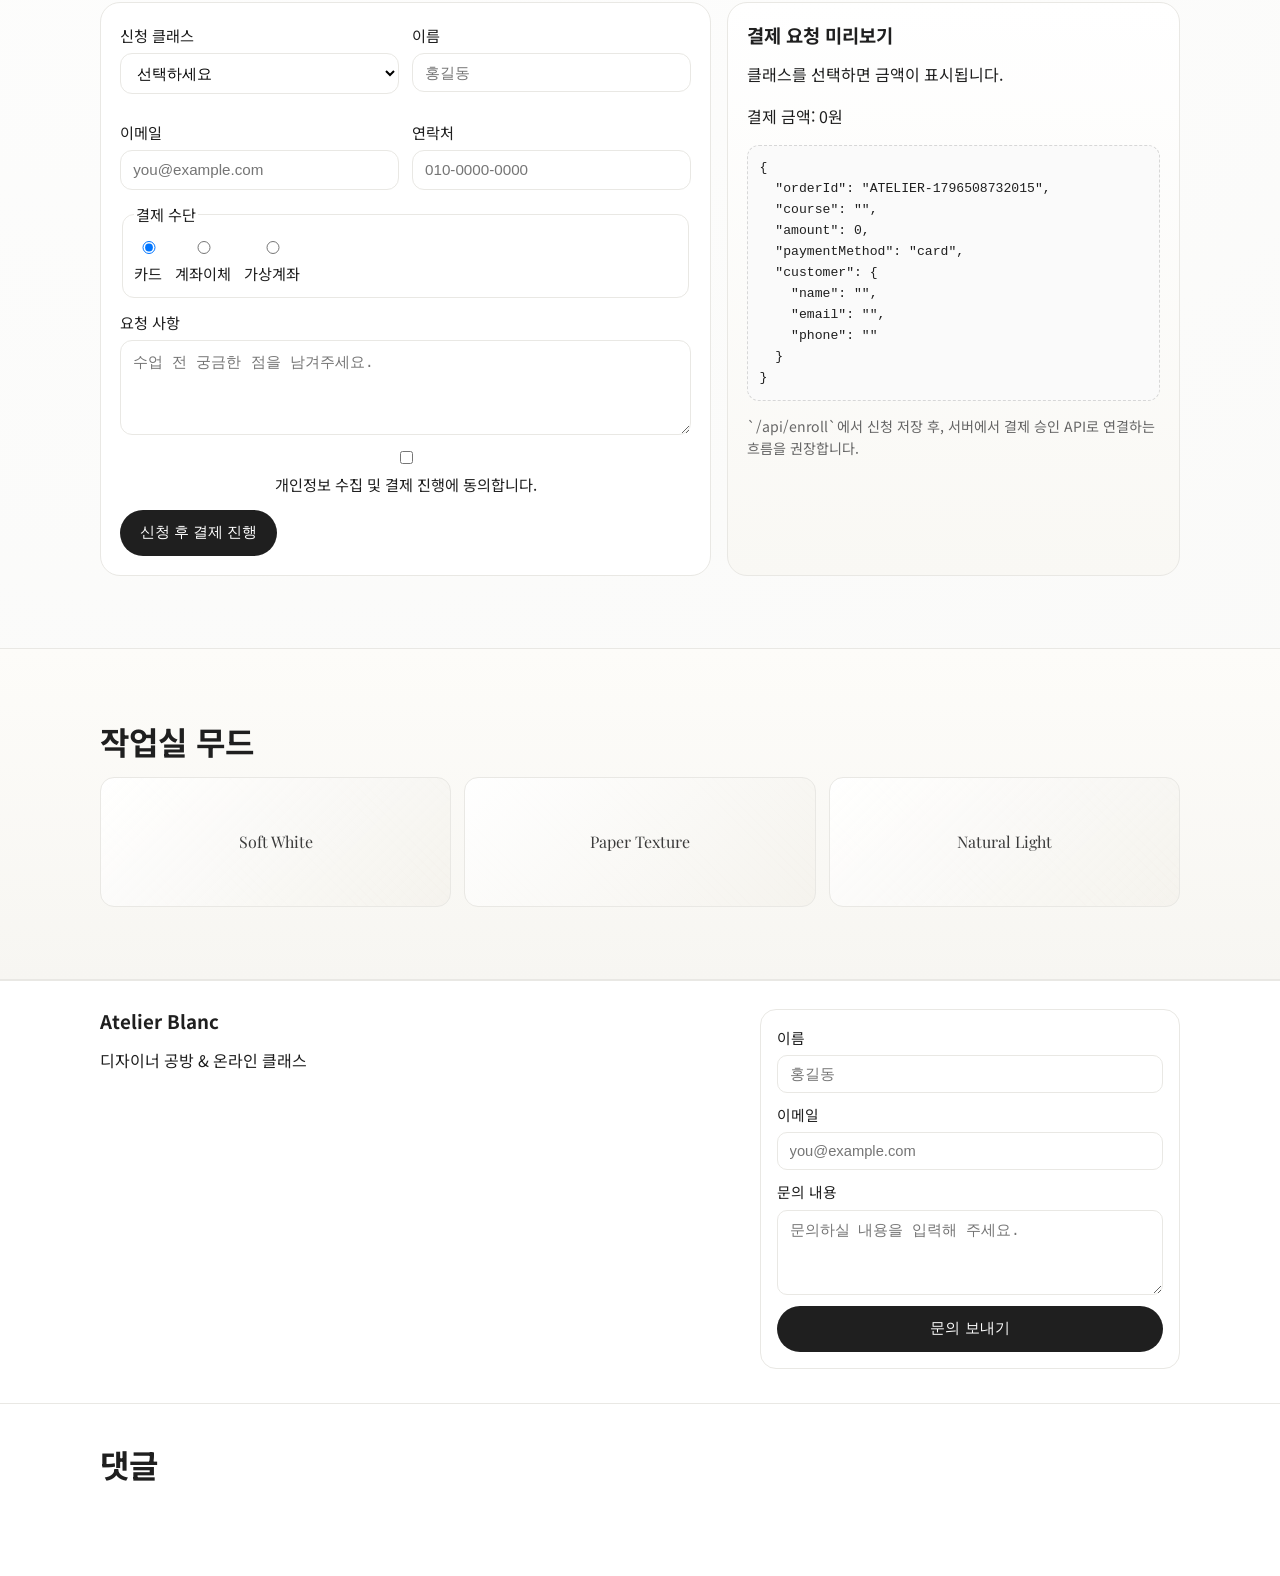
==== commit 1c761d3a: "Add Disqus comments section and stable page identifier" ====
--- a/index.html
+++ b/index.html
@@ -193,6 +193,28 @@
     </div>
   </footer>
 
+  <section class="comments-section" aria-label="댓글">
+    <div class="container">
+      <h2>댓글</h2>
+      <div id="disqus_thread"></div>
+    </div>
+  </section>
+
+  <script>
+    var disqus_config = function () {
+      this.page.url = window.location.href.split("#")[0];
+      this.page.identifier = "atelier-blanc-home";
+    };
+
+    (function() {
+      var d = document, s = d.createElement("script");
+      s.src = "https://productbuilder-cx8y7jjhfa.disqus.com/embed.js";
+      s.setAttribute("data-timestamp", +new Date());
+      (d.head || d.body).appendChild(s);
+    })();
+  </script>
+  <noscript>Please enable JavaScript to view the <a href="https://disqus.com/?ref_noscript">comments powered by Disqus.</a></noscript>
+
   <script src="script.js"></script>
 </body>
 </html>
--- a/style.css
+++ b/style.css
@@ -302,6 +302,16 @@
   border-top: 1px solid var(--line);
   background: #fff;
   padding: 28px 0 34px;
+}
+
+.comments-section {
+  padding: 40px 0 72px;
+  background: #fff;
+  border-top: 1px solid var(--line);
+}
+
+#disqus_thread {
+  margin-top: 1rem;
 }
 
 .footer-wrap {
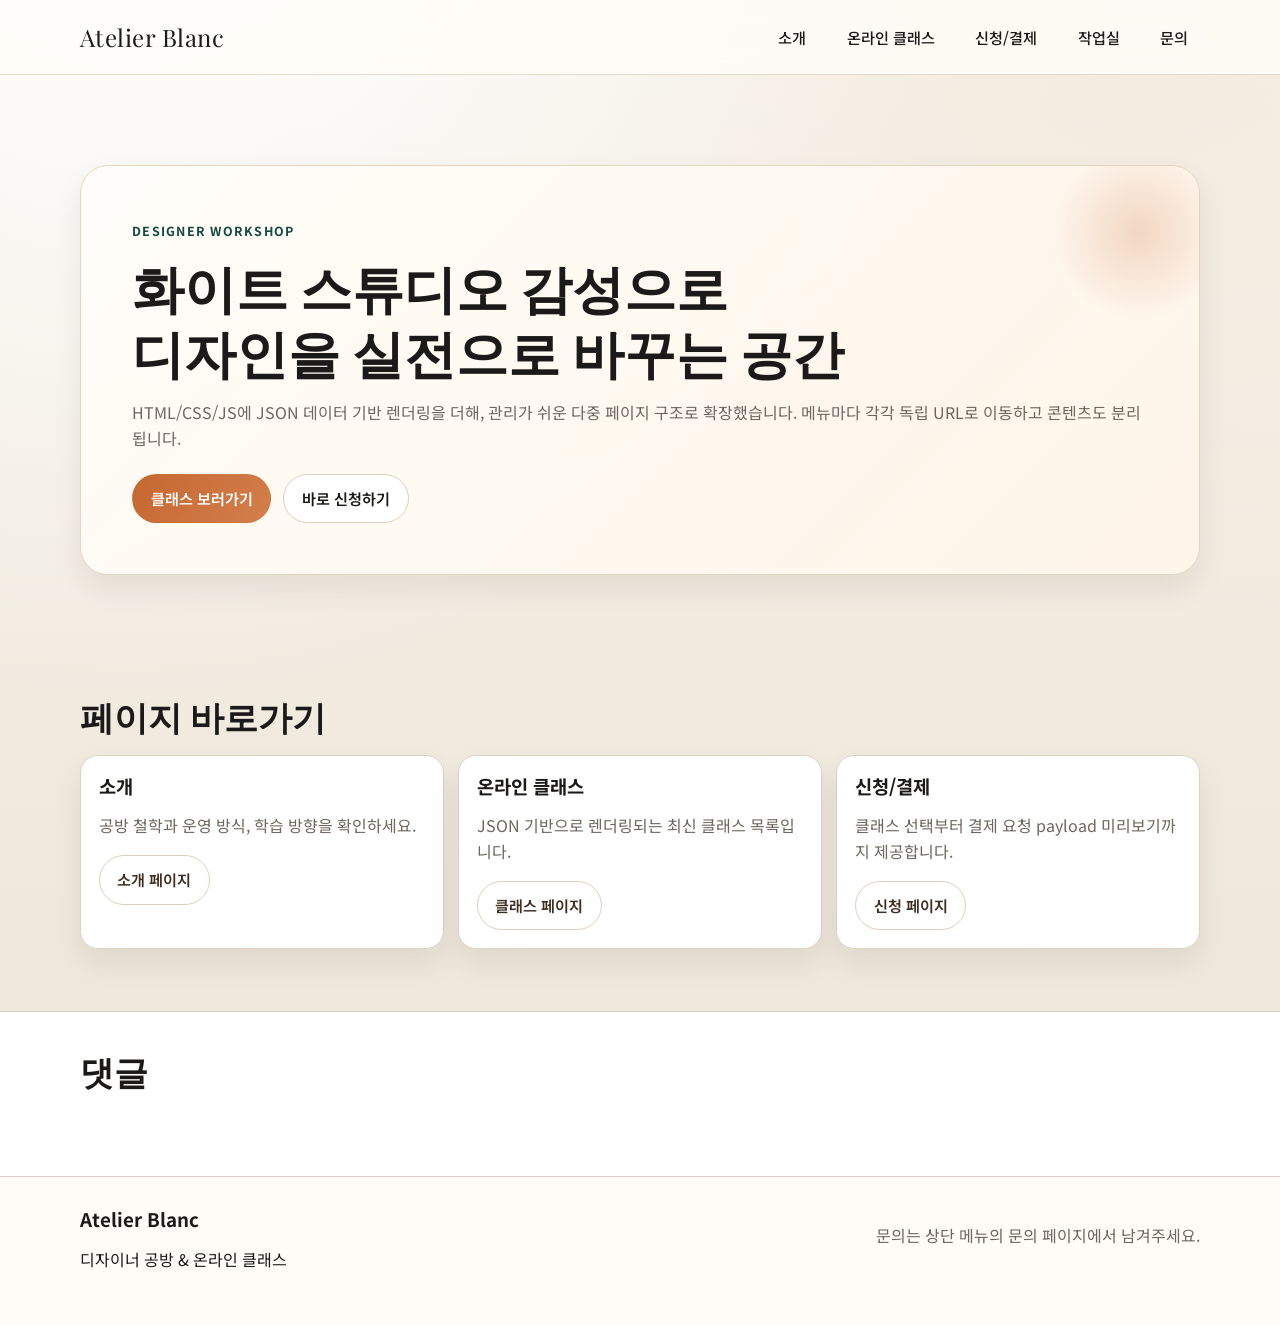
==== commit cb52adaa: "Refactor to multi-page site, restore Korean text, and improve UI" ====
--- a/index.html
+++ b/index.html
@@ -1,4 +1,4 @@
-﻿<!doctype html>
+<!doctype html>
 <html lang="ko">
 <head>
   <meta charset="UTF-8">
@@ -12,13 +12,13 @@
 <body>
   <header class="site-header">
     <div class="container nav-wrap">
-      <a href="#" class="logo">Atelier Blanc</a>
+      <a href="index.html" class="logo">Atelier Blanc</a>
       <nav class="main-nav">
-        <a href="#about">소개</a>
-        <a href="#classes">온라인 클래스</a>
-        <a href="#enroll">신청/결제</a>
-        <a href="#gallery">작업실</a>
-        <a href="#contact">문의</a>
+        <a href="about.html">소개</a>
+        <a href="classes.html">온라인 클래스</a>
+        <a href="enroll.html">신청/결제</a>
+        <a href="studio.html">작업실</a>
+        <a href="contact.html">문의</a>
       </nav>
       <button class="menu-toggle" aria-label="메뉴 열기">☰</button>
     </div>
@@ -26,172 +26,43 @@
 
   <main>
     <section class="hero">
-      <div class="container hero-content">
+      <div class="container hero-content reveal">
         <p class="eyebrow">Designer Workshop</p>
-        <h1>손끝에서 시작되는<br>당신의 디자인 공방</h1>
+        <h1>화이트 스튜디오 감성으로<br>디자인을 실전으로 바꾸는 공간</h1>
         <p class="hero-text">
-          화이트 톤의 차분한 공간에서 오프라인 공방 경험과 온라인 클래스를 함께 제공합니다.
-          초보자부터 실무 디자이너까지, 실전 중심 커리큘럼을 만나보세요.
+          HTML/CSS/JS에 JSON 데이터 기반 렌더링을 더해, 관리가 쉬운 다중 페이지 구조로 확장했습니다.
+          메뉴마다 각각 독립 URL로 이동하고 콘텐츠도 분리됩니다.
         </p>
         <div class="hero-actions">
-          <a href="#classes" class="btn btn-primary">클래스 둘러보기</a>
-          <a href="#enroll" class="btn btn-ghost">신청하기</a>
+          <a href="classes.html" class="btn btn-primary">클래스 보러가기</a>
+          <a href="enroll.html" class="btn btn-ghost">바로 신청하기</a>
         </div>
       </div>
     </section>
 
-    <section id="about" class="section">
-      <div class="container split">
-        <div>
-          <h2>공방 소개</h2>
-          <p>
-            Atelier Blanc는 브랜딩, 패키지, 그래픽 아트를 중심으로 운영되는 디자이너 공방입니다.
-            창작자에게 필요한 과정만 압축해 빠르게 결과물을 만들 수 있게 돕습니다.
-          </p>
-        </div>
-        <ul class="feature-list">
-          <li>소규모 맞춤 피드백</li>
-          <li>주차별 실습 과제와 리뷰</li>
-          <li>온라인/오프라인 연동 커리큘럼</li>
-        </ul>
-      </div>
-    </section>
-
-    <section id="classes" class="section alt">
+    <section class="section">
       <div class="container">
-        <h2>온라인 클래스</h2>
+        <h2>페이지 바로가기</h2>
         <div class="cards">
-          <article class="card">
-            <h3>브랜딩 기초 4주</h3>
-            <p>브랜드 콘셉트 정의부터 로고/톤앤매너 설계까지.</p>
-            <button class="btn btn-small class-select" data-course="브랜딩 기초 4주">이 클래스로 신청</button>
+          <article class="card reveal">
+            <h3>소개</h3>
+            <p>공방 철학과 운영 방식, 학습 방향을 확인하세요.</p>
+            <a class="btn btn-small" href="about.html">소개 페이지</a>
           </article>
-          <article class="card">
-            <h3>패키지 디자인 실전</h3>
-            <p>시장 분석, 시안 제작, 목업 완성까지 한 번에.</p>
-            <button class="btn btn-small class-select" data-course="패키지 디자인 실전">이 클래스로 신청</button>
+          <article class="card reveal">
+            <h3>온라인 클래스</h3>
+            <p>JSON 기반으로 렌더링되는 최신 클래스 목록입니다.</p>
+            <a class="btn btn-small" href="classes.html">클래스 페이지</a>
           </article>
-          <article class="card">
-            <h3>포트폴리오 제작 코칭</h3>
-            <p>수강생 작품 리뷰 + 취업/프리랜서용 포트폴리오 정리.</p>
-            <button class="btn btn-small class-select" data-course="포트폴리오 제작 코칭">이 클래스로 신청</button>
+          <article class="card reveal">
+            <h3>신청/결제</h3>
+            <p>클래스 선택부터 결제 요청 payload 미리보기까지 제공합니다.</p>
+            <a class="btn btn-small" href="enroll.html">신청 페이지</a>
           </article>
         </div>
       </div>
     </section>
-
-    <section id="enroll" class="section">
-      <div class="container">
-        <h2>신청 폼 / 결제 연결</h2>
-        <p class="section-lead">이 폼은 신청 정보와 결제 요청 데이터를 함께 만들도록 구성되어 있습니다. 실제 결제 모듈 연동 시 서버 엔드포인트만 연결하면 됩니다.</p>
-
-        <div class="enroll-layout">
-          <form id="enroll-form" class="enroll-form" action="/api/enroll" method="post">
-            <div class="field-grid">
-              <label>
-                신청 클래스
-                <select name="course" id="course" required>
-                  <option value="">선택하세요</option>
-                  <option value="브랜딩 기초 4주">브랜딩 기초 4주 (220,000원)</option>
-                  <option value="패키지 디자인 실전">패키지 디자인 실전 (270,000원)</option>
-                  <option value="포트폴리오 제작 코칭">포트폴리오 제작 코칭 (320,000원)</option>
-                </select>
-              </label>
-
-              <label>
-                이름
-                <input type="text" name="name" required placeholder="홍길동">
-              </label>
-
-              <label>
-                이메일
-                <input type="email" name="email" required placeholder="you@example.com">
-              </label>
-
-              <label>
-                연락처
-                <input type="tel" name="phone" required placeholder="010-0000-0000">
-              </label>
-            </div>
-
-            <fieldset>
-              <legend>결제 수단</legend>
-              <div class="payment-methods">
-                <label><input type="radio" name="paymentMethod" value="card" checked> 카드</label>
-                <label><input type="radio" name="paymentMethod" value="trans"> 계좌이체</label>
-                <label><input type="radio" name="paymentMethod" value="vbank"> 가상계좌</label>
-              </div>
-            </fieldset>
-
-            <label>
-              요청 사항
-              <textarea name="memo" rows="4" placeholder="수업 전 궁금한 점을 남겨주세요."></textarea>
-            </label>
-
-            <label class="checkbox">
-              <input type="checkbox" name="agree" required>
-              개인정보 수집 및 결제 진행에 동의합니다.
-            </label>
-
-            <input type="hidden" name="amount" id="amount" value="0">
-            <input type="hidden" name="orderId" id="orderId" value="">
-            <input type="hidden" name="paymentGateway" value="TOSS_PAYMENTS">
-
-            <button type="submit" class="btn btn-primary">신청 후 결제 진행</button>
-          </form>
-
-          <aside class="checkout-preview">
-            <h3>결제 요청 미리보기</h3>
-            <p id="summary-course">클래스를 선택하면 금액이 표시됩니다.</p>
-            <p id="summary-amount">결제 금액: 0원</p>
-            <code id="payload-preview">{}</code>
-            <p class="help-text">`/api/enroll`에서 신청 저장 후, 서버에서 결제 승인 API로 연결하는 흐름을 권장합니다.</p>
-          </aside>
-        </div>
-      </div>
-    </section>
-
-    <section id="gallery" class="section alt">
-      <div class="container">
-        <h2>작업실 무드</h2>
-        <div class="mood-grid">
-          <div>Soft White</div>
-          <div>Paper Texture</div>
-          <div>Natural Light</div>
-        </div>
-      </div>
-    </section>
   </main>
-
-  <footer id="contact" class="site-footer">
-    <div class="container footer-wrap">
-      <div>
-        <h3>Atelier Blanc</h3>
-        <p>디자이너 공방 & 온라인 클래스</p>
-      </div>
-
-      <form
-        class="contact-form"
-        action="https://formspree.io/f/xqedqqyb"
-        method="POST"
-      >
-        <input type="hidden" name="_subject" value="Atelier Blanc 문의 접수">
-        <label>
-          이름
-          <input type="text" name="name" required placeholder="홍길동">
-        </label>
-        <label>
-          이메일
-          <input type="email" name="email" required placeholder="you@example.com">
-        </label>
-        <label>
-          문의 내용
-          <textarea name="message" rows="4" required placeholder="문의하실 내용을 입력해 주세요."></textarea>
-        </label>
-        <button type="submit" class="btn btn-primary">문의 보내기</button>
-      </form>
-    </div>
-  </footer>
 
   <section class="comments-section" aria-label="댓글">
     <div class="container">
@@ -200,16 +71,26 @@
     </div>
   </section>
 
+  <footer class="site-footer">
+    <div class="container footer-wrap">
+      <div>
+        <h3>Atelier Blanc</h3>
+        <p>디자이너 공방 & 온라인 클래스</p>
+      </div>
+      <p class="help-text">문의는 상단 메뉴의 문의 페이지에서 남겨주세요.</p>
+    </div>
+  </footer>
+
   <script>
     var disqus_config = function () {
-      this.page.url = window.location.href.split("#")[0];
-      this.page.identifier = "atelier-blanc-home";
+      this.page.url = window.location.href.split('#')[0];
+      this.page.identifier = 'atelier-blanc-home';
     };
 
     (function() {
-      var d = document, s = d.createElement("script");
-      s.src = "https://productbuilder-cx8y7jjhfa.disqus.com/embed.js";
-      s.setAttribute("data-timestamp", +new Date());
+      var d = document, s = d.createElement('script');
+      s.src = 'https://productbuilder-cx8y7jjhfa.disqus.com/embed.js';
+      s.setAttribute('data-timestamp', +new Date());
       (d.head || d.body).appendChild(s);
     })();
   </script>
--- a/style.css
+++ b/style.css
@@ -1,177 +1,223 @@
-﻿:root {
-  --bg: #f8f8f6;
-  --surface: #ffffff;
-  --text: #1f1f1f;
-  --muted: #666666;
-  --line: #e9e8e4;
-  --accent: #d7cdbf;
+:root {
+  --bg: #f6f1e8;
+  --bg-2: #ece4d8;
+  --surface: #fffdf9;
+  --text: #1b1a18;
+  --muted: #6e665f;
+  --line: #ddd2c2;
+  --accent: #c5672f;
+  --accent-2: #14483e;
+  --shadow: 0 14px 30px rgba(41, 29, 14, 0.08);
 }
 
 * {
   box-sizing: border-box;
 }
 
+html,
 body {
   margin: 0;
-  font-family: "Noto Sans KR", sans-serif;
+  padding: 0;
+}
+
+body {
+  font-family: 'Noto Sans KR', sans-serif;
   color: var(--text);
-  background: radial-gradient(circle at 20% 20%, #ffffff, var(--bg));
-  line-height: 1.6;
+  background:
+    radial-gradient(circle at 10% -10%, #ffffff 0, transparent 45%),
+    radial-gradient(circle at 90% 0%, #f3ebe0 0, transparent 40%),
+    linear-gradient(180deg, var(--bg), var(--bg-2));
+  line-height: 1.62;
 }
 
 .container {
-  width: min(1080px, 92%);
+  width: min(1120px, 92%);
   margin: 0 auto;
 }
 
 .site-header {
   position: sticky;
   top: 0;
-  z-index: 10;
-  background: rgba(255, 255, 255, 0.9);
-  backdrop-filter: blur(8px);
-  border-bottom: 1px solid var(--line);
+  z-index: 20;
+  background: rgba(255, 253, 249, 0.86);
+  border-bottom: 1px solid rgba(221, 210, 194, 0.8);
+  backdrop-filter: blur(12px);
 }
 
 .nav-wrap {
+  min-height: 74px;
   display: flex;
   align-items: center;
   justify-content: space-between;
-  min-height: 72px;
+  gap: 1rem;
 }
 
 .logo {
   color: var(--text);
   text-decoration: none;
-  font-family: "Playfair Display", serif;
-  font-size: 1.35rem;
+  font-family: 'Playfair Display', serif;
+  font-size: 1.5rem;
+  letter-spacing: 0.02em;
 }
 
 .main-nav {
   display: flex;
-  gap: 1.5rem;
+  gap: 1.1rem;
 }
 
 .main-nav a {
+  text-decoration: none;
   color: var(--text);
-  text-decoration: none;
+  font-size: 0.95rem;
   font-weight: 500;
+  padding: 0.42rem 0.72rem;
+  border-radius: 999px;
+  transition: background-color 0.2s ease, color 0.2s ease;
+}
+
+.main-nav a:hover,
+.main-nav a.active {
+  background: #eadcc9;
+  color: #241d15;
 }
 
 .menu-toggle {
   display: none;
   border: 1px solid var(--line);
   background: var(--surface);
-  border-radius: 10px;
-  padding: 0.4rem 0.6rem;
-  font-size: 1.1rem;
-}
-
-.hero {
-  padding: 96px 0 84px;
-}
-
-.hero-content {
-  background: var(--surface);
-  border: 1px solid var(--line);
-  border-radius: 24px;
-  padding: 56px 48px;
-  box-shadow: 0 12px 30px rgba(34, 34, 34, 0.04);
+  border-radius: 12px;
+  padding: 0.38rem 0.66rem;
+  font-size: 1.05rem;
+}
+
+.hero,
+.page-hero {
+  padding: 90px 0 58px;
+}
+
+.hero-content,
+.page-hero-content {
+  background: linear-gradient(135deg, rgba(255, 253, 249, 0.95), rgba(255, 245, 232, 0.94));
+  border: 1px solid #e4d5c0;
+  border-radius: 28px;
+  padding: clamp(28px, 4vw, 54px);
+  box-shadow: var(--shadow);
+  position: relative;
+  overflow: hidden;
+}
+
+.hero-content::after,
+.page-hero-content::after {
+  content: '';
+  position: absolute;
+  right: -30px;
+  top: -24px;
+  width: 180px;
+  height: 180px;
+  border-radius: 50%;
+  background: radial-gradient(circle, rgba(197, 103, 47, 0.22) 0%, rgba(197, 103, 47, 0) 70%);
 }
 
 .eyebrow {
-  color: var(--muted);
-  letter-spacing: 0.08em;
+  display: inline-block;
+  margin: 0 0 0.8rem;
   text-transform: uppercase;
-  margin-bottom: 0.6rem;
+  letter-spacing: 0.1em;
+  color: var(--accent-2);
+  font-weight: 700;
+  font-size: 0.78rem;
 }
 
 h1,
 h2,
 h3 {
-  margin: 0 0 1rem;
+  margin: 0 0 0.9rem;
   line-height: 1.25;
 }
 
-h1 {
-  font-family: "Playfair Display", serif;
-  font-size: clamp(2rem, 5vw, 3.2rem);
+h1,
+.page-hero-content h1 {
+  font-family: 'Playfair Display', serif;
+  font-size: clamp(2rem, 5vw, 3.25rem);
 }
 
 h2 {
-  font-size: clamp(1.4rem, 3vw, 2rem);
-}
-
-.hero-text {
+  font-family: 'Playfair Display', serif;
+  font-size: clamp(1.45rem, 3.2vw, 2.1rem);
+}
+
+.section {
+  padding: 62px 0;
+}
+
+.section.alt {
+  background: linear-gradient(180deg, #fcf7f0, #f4ece0);
+  border-top: 1px solid var(--line);
+  border-bottom: 1px solid var(--line);
+}
+
+.section-lead,
+.hero-text,
+.page-hero-content p,
+.card p,
+.help-text {
   color: var(--muted);
-  max-width: 60ch;
-}
-
-.section-lead {
-  color: var(--muted);
-  margin-top: -0.3rem;
 }
 
 .hero-actions {
-  display: flex;
-  gap: 0.8rem;
-  margin-top: 1.6rem;
+  margin-top: 1.35rem;
+  display: flex;
+  gap: 0.75rem;
+  flex-wrap: wrap;
 }
 
 .btn {
   display: inline-block;
+  border: 1px solid transparent;
+  border-radius: 999px;
   text-decoration: none;
-  border-radius: 999px;
-  border: 1px solid transparent;
-  padding: 0.72rem 1.15rem;
+  padding: 0.72rem 1.1rem;
   font-size: 0.95rem;
+  font-weight: 600;
   cursor: pointer;
 }
 
 .btn-primary {
-  background: var(--text);
+  background: linear-gradient(130deg, var(--accent), #d37f4d);
   color: #fff;
 }
 
 .btn-ghost {
-  border-color: var(--line);
+  background: #fff;
   color: var(--text);
-  background: #fff;
+  border-color: #decebb;
 }
 
 .btn-small {
   background: #fff;
-  border-color: var(--line);
-}
-
-.section {
-  padding: 72px 0;
-}
-
-.section.alt {
-  background: linear-gradient(180deg, #fdfcf9, #f7f6f2);
-  border-top: 1px solid var(--line);
-  border-bottom: 1px solid var(--line);
+  border-color: #decebb;
+  color: #3e2f21;
 }
 
 .split {
   display: grid;
-  grid-template-columns: 1.4fr 1fr;
-  gap: 2rem;
+  grid-template-columns: 1.3fr 1fr;
+  gap: 1.15rem;
 }
 
 .feature-list {
   margin: 0;
-  padding: 1.2rem;
   list-style: none;
+  padding: 1.15rem;
   border: 1px solid var(--line);
   border-radius: 18px;
   background: #fff;
+  box-shadow: var(--shadow);
 }
 
 .feature-list li {
-  padding: 0.8rem 0;
-  border-bottom: 1px solid var(--line);
+  padding: 0.72rem 0;
+  border-bottom: 1px solid #eee2d2;
 }
 
 .feature-list li:last-child {
@@ -179,36 +225,50 @@
 }
 
 .cards {
-  margin-top: 1.5rem;
+  margin-top: 1.1rem;
   display: grid;
   grid-template-columns: repeat(3, minmax(0, 1fr));
-  gap: 1rem;
+  gap: 0.92rem;
 }
 
 .card {
-  background: #fff;
   border: 1px solid var(--line);
   border-radius: 18px;
-  padding: 1.2rem;
-}
-
-.card p {
-  color: var(--muted);
+  background: #fff;
+  padding: 1.1rem;
+  box-shadow: var(--shadow);
+}
+
+.card-tag {
+  margin: 0;
+  color: var(--accent-2);
+  font-size: 0.75rem;
+  font-weight: 700;
+  text-transform: uppercase;
+  letter-spacing: 0.08em;
+}
+
+.price {
+  font-weight: 700;
+  color: #2d241c;
 }
 
 .enroll-layout {
-  margin-top: 1.4rem;
+  margin-top: 1.1rem;
   display: grid;
   grid-template-columns: 1.35fr 1fr;
-  gap: 1rem;
+  gap: 0.9rem;
 }
 
 .enroll-form,
-.checkout-preview {
+.checkout-preview,
+.info-panel,
+.gallery-panel {
   border: 1px solid var(--line);
   border-radius: 20px;
   background: #fff;
-  padding: 1.2rem;
+  padding: 1.1rem;
+  box-shadow: var(--shadow);
 }
 
 .field-grid {
@@ -218,34 +278,37 @@
 }
 
 .enroll-form label,
-.enroll-form fieldset {
+.enroll-form fieldset,
+.contact-form label {
   display: flex;
   flex-direction: column;
   gap: 0.35rem;
   margin-bottom: 0.8rem;
-  font-size: 0.95rem;
+  font-size: 0.93rem;
 }
 
 .enroll-form input,
 .enroll-form select,
-.enroll-form textarea {
+.enroll-form textarea,
+.contact-form input,
+.contact-form textarea {
   width: 100%;
-  border: 1px solid var(--line);
+  border: 1px solid #ddcfbf;
+  border-radius: 11px;
+  padding: 0.62rem 0.72rem;
+  font-size: 0.94rem;
+  background: #fff;
+}
+
+.enroll-form fieldset {
+  border: 1px solid #decebb;
   border-radius: 12px;
-  padding: 0.65rem 0.75rem;
-  font-size: 0.95rem;
-  background: #fff;
-}
-
-.enroll-form fieldset {
-  border: 1px solid var(--line);
-  border-radius: 12px;
-  padding: 0.7rem;
+  padding: 0.68rem;
 }
 
 .payment-methods {
   display: flex;
-  gap: 0.8rem;
+  gap: 0.75rem;
   flex-wrap: wrap;
 }
 
@@ -253,19 +316,15 @@
 .checkbox {
   margin: 0;
   display: inline-flex;
+  gap: 0.4rem;
   align-items: center;
-  gap: 0.45rem;
-}
-
-.checkout-preview {
-  background: linear-gradient(180deg, #ffffff 0%, #f9f8f4 100%);
 }
 
 .checkout-preview code {
-  margin-top: 0.6rem;
   display: block;
-  background: #fafafa;
-  border: 1px dashed #d7d7d7;
+  margin-top: 0.58rem;
+  background: #fbf8f4;
+  border: 1px dashed #d4c6b6;
   border-radius: 12px;
   padding: 0.7rem;
   white-space: pre-wrap;
@@ -273,45 +332,36 @@
   font-size: 0.82rem;
 }
 
-.help-text {
-  color: var(--muted);
-  font-size: 0.88rem;
-}
-
 .mood-grid {
-  margin-top: 1rem;
+  margin-top: 0.9rem;
   display: grid;
   grid-template-columns: repeat(3, minmax(0, 1fr));
   gap: 0.8rem;
 }
 
 .mood-grid div {
-  border: 1px solid var(--line);
-  border-radius: 14px;
-  min-height: 130px;
+  min-height: 140px;
+  border: 1px solid var(--line);
+  border-radius: 16px;
   display: grid;
   place-items: center;
-  font-family: "Playfair Display", serif;
-  color: #3b3b3b;
+  font-family: 'Playfair Display', serif;
+  font-size: 1.04rem;
   background:
-    linear-gradient(135deg, rgba(255, 255, 255, 0.95), rgba(244, 242, 236, 0.8)),
-    repeating-linear-gradient(45deg, transparent, transparent 6px, rgba(215, 205, 191, 0.18) 6px, rgba(215, 205, 191, 0.18) 7px);
+    linear-gradient(145deg, rgba(255, 255, 255, 0.95), rgba(245, 230, 212, 0.9)),
+    repeating-linear-gradient(45deg, transparent, transparent 10px, rgba(197, 103, 47, 0.12) 10px, rgba(197, 103, 47, 0.12) 11px);
+}
+
+.grid-2 {
+  display: grid;
+  grid-template-columns: repeat(2, minmax(0, 1fr));
+  gap: 0.92rem;
 }
 
 .site-footer {
   border-top: 1px solid var(--line);
-  background: #fff;
-  padding: 28px 0 34px;
-}
-
-.comments-section {
-  padding: 40px 0 72px;
-  background: #fff;
-  border-top: 1px solid var(--line);
-}
-
-#disqus_thread {
-  margin-top: 1rem;
+  background: #fffcf8;
+  padding: 30px 0 36px;
 }
 
 .footer-wrap {
@@ -322,83 +372,80 @@
 }
 
 .contact-form {
-  width: min(420px, 100%);
-  display: flex;
-  flex-direction: column;
-  gap: 0.65rem;
-  border: 1px solid var(--line);
-  border-radius: 16px;
+  width: min(430px, 100%);
+  border: 1px solid var(--line);
+  border-radius: 18px;
+  background: #fff;
   padding: 1rem;
-  background: #fff;
-}
-
-.contact-form label {
-  display: flex;
-  flex-direction: column;
-  gap: 0.35rem;
-  font-size: 0.92rem;
-}
-
-.contact-form input,
-.contact-form textarea {
-  width: 100%;
-  border: 1px solid var(--line);
-  border-radius: 10px;
-  padding: 0.62rem 0.72rem;
-  font-size: 0.92rem;
-  background: #fff;
-}
-
-@media (max-width: 900px) {
+}
+
+.comments-section {
+  padding: 38px 0 70px;
+  background: #fff;
+  border-top: 1px solid var(--line);
+}
+
+#disqus_thread {
+  margin-top: 0.9rem;
+}
+
+.reveal {
+  animation: rise 0.5s ease both;
+}
+
+@keyframes rise {
+  from {
+    opacity: 0;
+    transform: translateY(14px);
+  }
+
+  to {
+    opacity: 1;
+    transform: translateY(0);
+  }
+}
+
+@media (max-width: 940px) {
   .cards,
   .mood-grid,
   .field-grid,
-  .enroll-layout {
+  .enroll-layout,
+  .split,
+  .grid-2 {
     grid-template-columns: 1fr;
   }
-
-  .split {
-    grid-template-columns: 1fr;
-  }
-}
-
-@media (max-width: 720px) {
+}
+
+@media (max-width: 740px) {
   .menu-toggle {
     display: block;
   }
 
   .main-nav {
     position: absolute;
-    top: 72px;
     left: 0;
     right: 0;
+    top: 74px;
+    display: none;
+    flex-direction: column;
+    gap: 0.5rem;
     background: #fff;
     border-bottom: 1px solid var(--line);
     padding: 0.8rem 4%;
-    display: none;
-    flex-direction: column;
-    gap: 0.7rem;
   }
 
   .main-nav.open {
     display: flex;
   }
 
-  .hero {
-    padding-top: 56px;
-  }
-
-  .hero-content {
-    padding: 36px 24px;
-  }
-
-  .hero-actions,
-  .footer-wrap {
+  .hero,
+  .page-hero {
+    padding-top: 58px;
+  }
+
+  .footer-wrap,
+  .hero-actions {
     flex-direction: column;
     align-items: flex-start;
   }
-
-  .contact-form {
-    width: 100%;
-  }
-}
+}
